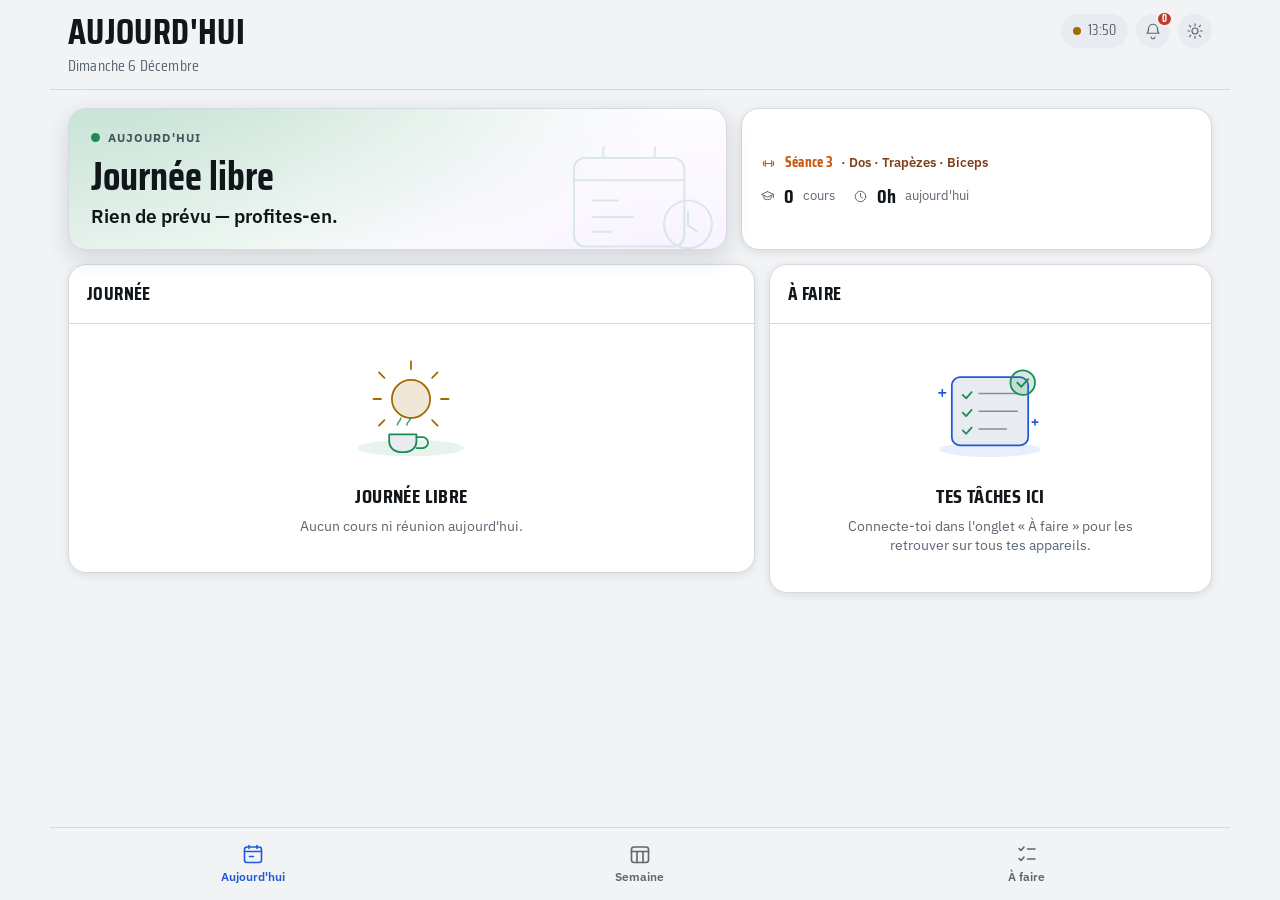
==== index.html @ 16c317a7 "feat(planning): alerte des changements d'emploi du temps (cloche) Prévient quand l'école ajoute, sup" ====
<!doctype html>
<html lang="fr">
<head>
<meta charset="utf-8">
<title>Hub</title>
<meta name="viewport" content="width=device-width, initial-scale=1, viewport-fit=cover">
<meta name="theme-color" content="#0D1013">
<!-- Applique le thème mémorisé avant le rendu (évite le flash de couleur). -->
<script>try{var t=localStorage.getItem("hub-theme");if(t){document.documentElement.dataset.theme=t;var m=document.querySelector('meta[name=theme-color]');if(m)m.content=t==="dark"?"#0D1013":"#F1F3F5";}}catch(e){}</script>
<meta name="apple-mobile-web-app-capable" content="yes">
<meta name="apple-mobile-web-app-status-bar-style" content="black-translucent">
<meta name="apple-mobile-web-app-title" content="Hub">
<meta name="description" content="Emploi du temps et tâches, au même endroit.">
<link rel="manifest" href="manifest.json">
<link rel="apple-touch-icon" href="icons/icon-192.png">
<link rel="preconnect" href="https://fonts.googleapis.com">
<link rel="preconnect" href="https://fonts.gstatic.com" crossorigin>
<link rel="stylesheet" href="https://fonts.googleapis.com/css2?family=IBM+Plex+Mono:wght@500;600&family=IBM+Plex+Sans:wght@400;500;600&family=Saira+Condensed:wght@600;700&display=swap">
<link rel="stylesheet" href="styles.css">
</head>
<body>
<!-- Jeu d'icônes dessinées (trait 1.6, cohérent) réutilisées via <use> -->
<svg width="0" height="0" style="position:absolute" aria-hidden="true">
  <defs>
    <symbol id="i-today" viewBox="0 0 24 24" fill="none" stroke="currentColor" stroke-width="1.6" stroke-linecap="round" stroke-linejoin="round">
      <rect x="3.5" y="5" width="17" height="15.5" rx="2.5"/><path d="M3.5 9.5h17"/><path d="M8 3.5v3M16 3.5v3"/><path d="M8.5 14.5h4"/>
    </symbol>
    <symbol id="i-week" viewBox="0 0 24 24" fill="none" stroke="currentColor" stroke-width="1.6" stroke-linecap="round" stroke-linejoin="round">
      <rect x="3.5" y="5" width="17" height="15.5" rx="2.5"/><path d="M3.5 9.5h17M9 9.5v11M15 9.5v11"/>
    </symbol>
    <symbol id="i-tasks" viewBox="0 0 24 24" fill="none" stroke="currentColor" stroke-width="1.6" stroke-linecap="round" stroke-linejoin="round">
      <path d="M4 6.5l2 2 3-3.5"/><path d="M4 16.5l2 2 3-3.5"/><path d="M12.5 7h7.5M12.5 17h7.5"/>
    </symbol>
    <symbol id="i-pin" viewBox="0 0 24 24" fill="none" stroke="currentColor" stroke-width="1.6" stroke-linecap="round" stroke-linejoin="round">
      <path d="M12 21s6.5-5.1 6.5-10.2A6.5 6.5 0 0 0 5.5 10.8C5.5 15.9 12 21 12 21z"/><circle cx="12" cy="10.5" r="2.3"/>
    </symbol>
    <symbol id="i-user" viewBox="0 0 24 24" fill="none" stroke="currentColor" stroke-width="1.6" stroke-linecap="round" stroke-linejoin="round">
      <circle cx="12" cy="8.5" r="3.6"/><path d="M5 20c0-3.6 3.1-5.6 7-5.6s7 2 7 5.6"/>
    </symbol>
    <symbol id="i-plus" viewBox="0 0 24 24" fill="none" stroke="currentColor" stroke-width="2" stroke-linecap="round" stroke-linejoin="round">
      <path d="M12 5.5v13M5.5 12h13"/>
    </symbol>
    <symbol id="i-cap" viewBox="0 0 24 24" fill="none" stroke="currentColor" stroke-width="1.6" stroke-linecap="round" stroke-linejoin="round">
      <path d="M12 4.2 2.5 8.6 12 13l9.5-4.4L12 4.2z"/><path d="M6.2 10.5v4.1c0 1.3 2.6 2.4 5.8 2.4s5.8-1.1 5.8-2.4v-4.1"/><path d="M21.5 8.6v5"/>
    </symbol>
    <symbol id="i-brief" viewBox="0 0 24 24" fill="none" stroke="currentColor" stroke-width="1.6" stroke-linecap="round" stroke-linejoin="round">
      <rect x="3" y="7.5" width="18" height="12" rx="2.5"/><path d="M8.5 7.5V6a2 2 0 0 1 2-2h3a2 2 0 0 1 2 2v1.5"/><path d="M3 12.5h18"/>
    </symbol>
    <symbol id="i-clock" viewBox="0 0 24 24" fill="none" stroke="currentColor" stroke-width="1.6" stroke-linecap="round" stroke-linejoin="round">
      <circle cx="12" cy="12" r="8.4"/><path d="M12 7.3v5l3.2 2"/>
    </symbol>
    <symbol id="i-sun" viewBox="0 0 24 24" fill="none" stroke="currentColor" stroke-width="1.6" stroke-linecap="round" stroke-linejoin="round">
      <circle cx="12" cy="12" r="4"/><path d="M12 2.5v2.4M12 19.1v2.4M4.6 4.6l1.7 1.7M17.7 17.7l1.7 1.7M2.5 12h2.4M19.1 12h2.4M4.6 19.4l1.7-1.7M17.7 6.3l1.7-1.7"/>
    </symbol>
    <symbol id="i-moon" viewBox="0 0 24 24" fill="none" stroke="currentColor" stroke-width="1.6" stroke-linecap="round" stroke-linejoin="round">
      <path d="M20 13.4A8 8 0 1 1 10.6 4a6.3 6.3 0 0 0 9.4 9.4z"/>
    </symbol>
    <symbol id="i-check" viewBox="0 0 24 24" fill="none" stroke="currentColor" stroke-width="2.4" stroke-linecap="round" stroke-linejoin="round">
      <path d="M5 12.5l4 4 10-10"/>
    </symbol>
    <symbol id="i-alert" viewBox="0 0 24 24" fill="none" stroke="currentColor" stroke-width="1.8" stroke-linecap="round" stroke-linejoin="round">
      <path d="M12 4 2.5 20h19L12 4z"/><path d="M12 10v4M12 17h.01"/>
    </symbol>
    <symbol id="i-coffee" viewBox="0 0 24 24" fill="none" stroke="currentColor" stroke-width="1.6" stroke-linecap="round" stroke-linejoin="round">
      <path d="M4 8h13v5a4 4 0 0 1-4 4H8a4 4 0 0 1-4-4V8z"/><path d="M17 9h2.5a2 2 0 0 1 0 4H17"/>
    </symbol>
    <symbol id="i-video" viewBox="0 0 24 24" fill="none" stroke="currentColor" stroke-width="1.6" stroke-linecap="round" stroke-linejoin="round">
      <rect x="3" y="6" width="13" height="12" rx="2.5"/><path d="M16 10l5-3v10l-5-3"/>
    </symbol>
    <symbol id="i-cube" viewBox="0 0 24 24" fill="none" stroke="currentColor" stroke-width="1.6" stroke-linecap="round" stroke-linejoin="round">
      <path d="M12 2.8 20 7v10l-8 4.2L4 17V7l8-4.2z"/><path d="M4 7l8 4.2L20 7M12 11.2V21"/>
    </symbol>
    <symbol id="i-code" viewBox="0 0 24 24" fill="none" stroke="currentColor" stroke-width="1.6" stroke-linecap="round" stroke-linejoin="round">
      <path d="M8.5 8.5 4.5 12l4 3.5M15.5 8.5l4 3.5-4 3.5M13.2 6l-2.4 12"/>
    </symbol>
    <symbol id="i-db" viewBox="0 0 24 24" fill="none" stroke="currentColor" stroke-width="1.6" stroke-linecap="round" stroke-linejoin="round">
      <ellipse cx="12" cy="6" rx="7" ry="2.8"/><path d="M5 6v12c0 1.55 3.13 2.8 7 2.8s7-1.25 7-2.8V6M5 12c0 1.55 3.13 2.8 7 2.8s7-1.25 7-2.8"/>
    </symbol>
    <symbol id="i-pen" viewBox="0 0 24 24" fill="none" stroke="currentColor" stroke-width="1.7" stroke-linecap="round" stroke-linejoin="round">
      <path d="M14.5 5.5l4 4M4 20l1-4L16 5a2.1 2.1 0 0 1 3 3L8 19l-4 1z"/>
    </symbol>
    <symbol id="i-bolt" viewBox="0 0 24 24" fill="none" stroke="currentColor" stroke-width="1.7" stroke-linecap="round" stroke-linejoin="round">
      <path d="M13 2 4 14h6l-1 8 9-12h-6l1-8z"/>
    </symbol>
    <symbol id="i-dumbbell" viewBox="0 0 24 24" fill="none" stroke="currentColor" stroke-width="1.7" stroke-linecap="round" stroke-linejoin="round">
      <path d="M5 9.5v5M7.5 8v8M16.5 8v8M19 9.5v5M7.5 12h9"/>
    </symbol>
    <symbol id="i-bell" viewBox="0 0 24 24" fill="none" stroke="currentColor" stroke-width="1.6" stroke-linecap="round" stroke-linejoin="round">
      <path d="M6 9a6 6 0 0 1 12 0c0 5 2 6 2 6H4s2-1 2-6zM9.5 20a2.5 2.5 0 0 0 5 0"/>
    </symbol>
    <!-- Illustration de fond du héros (line-art, recoloré par currentColor) -->
    <symbol id="art-plan" viewBox="0 0 200 140" fill="none" stroke="currentColor" stroke-width="2.2" stroke-linecap="round" stroke-linejoin="round">
      <rect x="26" y="24" width="120" height="96" rx="12"/><path d="M26 48h120M58 24v-12M114 24v-12"/>
      <path d="M46 70h28M46 88h44M46 104h20"/><circle cx="150" cy="96" r="26"/><path d="M150 82v15l10 7"/>
    </symbol>
    <!-- Illustrations d'états vides (line-art duotone, recolorées par le thème) -->
    <symbol id="art-free" viewBox="0 0 220 170" fill="none" stroke-linecap="round" stroke-linejoin="round">
      <ellipse cx="110" cy="138" rx="78" ry="12" fill="var(--ok)" opacity=".10"/>
      <circle cx="110" cy="66" r="28" fill="var(--warn)" opacity=".16"/>
      <circle cx="110" cy="66" r="28" stroke="var(--warn)" stroke-width="2.6"/>
      <g stroke="var(--warn)" stroke-width="2.6"><path d="M110 22v-11M110 121v11M154 66h11M55 66h11M141 35l8-8M71 97l-8 8M141 97l8 8M71 35l-8-8"/></g>
      <path d="M78 118h40v10a16 16 0 0 1-16 16H94a16 16 0 0 1-16-16v-10z" fill="var(--surface-2)" stroke="var(--ok)" stroke-width="2.6"/>
      <path d="M118 122h9a8 8 0 0 1 0 16h-9" stroke="var(--ok)" stroke-width="2.6"/>
      <path d="M90 104c0-5 5-5 5-10M104 104c0-5 5-5 5-10" stroke="var(--ok)" stroke-width="2.4" opacity=".8"/>
    </symbol>
    <symbol id="art-done" viewBox="0 0 220 170" fill="none" stroke-linecap="round" stroke-linejoin="round">
      <ellipse cx="110" cy="140" rx="74" ry="11" fill="var(--accent)" opacity=".10"/>
      <rect x="54" y="34" width="112" height="100" rx="12" fill="var(--surface-2)" stroke="var(--accent)" stroke-width="2.6"/>
      <g stroke="var(--ok)" stroke-width="2.6"><path d="M70 60l5 5 8-9M70 86l5 5 8-9M70 112l5 5 8-9"/></g>
      <g stroke="var(--muted)" stroke-width="2.4" opacity=".7"><path d="M94 58h56M94 84h56M94 110h40"/></g>
      <circle cx="158" cy="42" r="18" fill="var(--ok)" opacity=".18"/>
      <circle cx="158" cy="42" r="18" stroke="var(--ok)" stroke-width="2.6"/>
      <path d="M150 42l6 6 10-11" stroke="var(--ok)" stroke-width="2.8"/>
      <g stroke="var(--accent)" stroke-width="2.4"><path d="M40 52l0 10M35 57l10 0"/><path d="M176 96l0 8M172 100l8 0"/></g>
    </symbol>
  </defs>
</svg>

<div class="app">
  <header class="top wrap">
    <div class="top-row">
      <div>
        <h1 id="top-title">Aujourd'hui</h1>
        <p class="top-date num" id="top-date">—</p>
      </div>
      <div class="top-actions">
        <span class="live" id="live" title="Planning à jour"><i></i><span class="num" id="live-time">··:··</span></span>
        <button class="icon-btn notif" id="notif-bell" type="button" aria-label="Changements du planning" hidden>
          <svg class="icon-btn-ico" aria-hidden="true"><use href="#i-bell"/></svg>
          <span class="notif-badge" id="notif-badge" hidden></span>
        </button>
        <button class="icon-btn" id="theme-toggle" type="button" aria-label="Changer de thème">
          <svg class="icon-btn-ico" aria-hidden="true"><use id="theme-icon" href="#i-moon"/></svg>
        </button>
      </div>
    </div>
  </header>

  <main class="wrap" id="view" aria-live="polite"></main>
</div>

<nav class="tabs" role="tablist" aria-label="Navigation">
  <button class="tab is-active" data-view="today" role="tab" aria-selected="true">
    <svg class="tab-ico"><use href="#i-today"/></svg><span>Aujourd'hui</span>
  </button>
  <button class="tab" data-view="week" role="tab" aria-selected="false">
    <svg class="tab-ico"><use href="#i-week"/></svg><span>Semaine</span>
  </button>
  <button class="tab" data-view="tasks" role="tab" aria-selected="false">
    <svg class="tab-ico"><use href="#i-tasks"/></svg><span>À faire</span>
  </button>
</nav>

<script src="config.js"></script>
<script src="app.js" type="module"></script>
</body>
</html>
---- styles.css ----
/* Hub — langage visuel épinglé (cohérence avec Lift). Sombre par défaut : usage mobile,
   coup d'œil rapide, souvent en extérieur. Variante claire fournie pour parité. */
:root {
  --bg: #0D1013;
  --surface: #161B20;
  --surface-2: #212830;
  --sheet: #1C2229;
  --line: #2B333C;
  --fg: #E9EDF0;
  --muted: #8B96A1;
  --accent: #4C86FF;
  --on-accent: #FFFFFF;
  --ok: #3DBE7E;
  --on-ok: #06150D;
  --warn: #E8AA3A;
  --danger: #E8695B;
  /* Couleurs par source d'événement */
  --ev-course: #4C86FF;  /* cours efrei */
  --ev-perso:  #3DBE7E;  /* événement perso ajouté */
  --ev-fl:     #B98BFF;  /* Teams freelance */
  --ev-ef:     #45D0DC;  /* Teams efrei */
  --ev-gc:     #EF84A6;  /* agenda Google perso */
  --ev-train:  #F2914A;  /* entraînement muscu */
  --shadow: 0 8px 24px rgba(0,0,0,.42);
  --shadow-sm: 0 2px 8px rgba(0,0,0,.35);
  /* Remplissage des contrôles actifs : bleu assez sombre pour que le texte blanc passe l'AA */
  --accent-fill: linear-gradient(150deg, #2d5bd0, #2149b4);

  --f-display: "Saira Condensed", "Arial Narrow", sans-serif;
  --f-body: "IBM Plex Sans", system-ui, -apple-system, "Segoe UI", sans-serif;
  --f-mono: "IBM Plex Mono", ui-monospace, "SF Mono", Menlo, monospace;

  --r: 14px;
  --r-sm: 10px;
  color-scheme: dark;
}
/* Variante claire : appliquée quand le système est clair (sauf forçage sombre),
   OU quand l'utilisateur force le clair via le bouton (data-theme="light"). */
@media (prefers-color-scheme: light) {
  :root:not([data-theme="dark"]) {
    --bg: #F1F3F5; --surface: #FFFFFF; --surface-2: #E8ECF0; --sheet: #FFFFFF; --line: #D4DAE0;
    --fg: #11161B; --muted: #5C6772; --accent: #1F5BD8; --on-accent: #FFFFFF;
    --ok: #1C8C55; --on-ok: #FFFFFF; --warn: #A26A00; --danger: #C0392B; --ev-train: #C65A12;
    --shadow: 0 8px 24px rgba(20,30,40,.14); --shadow-sm: 0 2px 8px rgba(20,30,40,.10);
    color-scheme: light;
  }
}
:root[data-theme="light"] {
  --bg: #F1F3F5; --surface: #FFFFFF; --surface-2: #E8ECF0; --sheet: #FFFFFF; --line: #D4DAE0;
  --fg: #11161B; --muted: #5C6772; --accent: #1F5BD8; --on-accent: #FFFFFF;
  --ok: #1C8C55; --on-ok: #FFFFFF; --warn: #A26A00; --danger: #C0392B; --ev-train: #C65A12;
  --shadow: 0 8px 24px rgba(20,30,40,.14); --shadow-sm: 0 2px 8px rgba(20,30,40,.10);
  color-scheme: light;
}

* { box-sizing: border-box; }
html, body { height: 100%; }
body {
  margin: 0;
  background: var(--bg);
  color: var(--fg);
  font-family: var(--f-body);
  font-size: 15px;
  line-height: 1.45;
  -webkit-tap-highlight-color: transparent;
  overflow-wrap: anywhere;
}
/* Cache le liseré sous l'encoche iOS */
body::before { content: ""; position: fixed; inset: 0 0 auto; height: env(safe-area-inset-top, 0px); background: var(--bg); z-index: 20; }

h1, h2, h3, p { margin: 0; }
button { font: inherit; color: inherit; cursor: pointer; border: 0; background: none; }
input { font: inherit; color: inherit; }

/* Surfaces navigateur thématisées (sélection, caret, scrollbar, focus) */
::selection { background: color-mix(in srgb, var(--accent) 35%, transparent); color: var(--fg); }
:focus-visible { outline: 2px solid var(--accent); outline-offset: 2px; border-radius: 4px; }
* { scrollbar-width: thin; scrollbar-color: var(--line) transparent; }
*::-webkit-scrollbar { width: 9px; height: 9px; }
*::-webkit-scrollbar-thumb { background: var(--line); border-radius: 99px; border: 2px solid var(--bg); }

.num { font-family: var(--f-display); font-variant-numeric: tabular-nums; letter-spacing: .01em; }
.mono { font-family: var(--f-mono); font-variant-numeric: tabular-nums; }

.app {
  max-width: 480px;
  margin: 0 auto;
  min-height: 100%;
  padding-bottom: calc(86px + env(safe-area-inset-bottom, 0px));
}
.wrap {
  padding-left: max(18px, env(safe-area-inset-left, 0px));
  padding-right: max(18px, env(safe-area-inset-right, 0px));
}

/* En-tête */
.top {
  position: sticky; top: 0; z-index: 10; background: var(--bg);
  padding-block: calc(14px + env(safe-area-inset-top, 0px)) 12px;
  border-bottom: 1px solid var(--line);
}
.top-row { display: flex; align-items: flex-start; justify-content: space-between; gap: 14px; }
h1 {
  font-family: var(--f-display); font-weight: 700; font-size: 32px; line-height: 1;
  text-transform: uppercase; letter-spacing: .01em;
}
.top-date { color: var(--muted); font-size: 16px; margin-top: 4px; text-transform: capitalize; }
.live {
  display: inline-flex; align-items: center; gap: 7px; flex-shrink: 0;
  min-height: 34px; padding: 6px 12px; border-radius: 99px;
  background: var(--surface-2); color: var(--muted); font-size: 15px;
}
.live i { width: 8px; height: 8px; border-radius: 50%; background: var(--ok); }
.live.is-stale i { background: var(--warn); }
.top-actions { display: inline-flex; align-items: center; gap: 8px; flex-shrink: 0; }
.icon-btn {
  display: inline-grid; place-items: center; width: 34px; height: 34px; border-radius: 99px;
  background: var(--surface-2); color: var(--muted);
  transition: color .15s, background .15s;
}
.icon-btn:hover { color: var(--fg); background: var(--line); }
.icon-btn:focus-visible { outline: 2px solid var(--accent); outline-offset: 2px; }
.icon-btn-ico { width: 18px; height: 18px; }

/* Cloche changements de planning */
.icon-btn.notif { position: relative; }
.icon-btn.notif.has-unseen { color: var(--warn); }
.notif-badge {
  position: absolute; top: -3px; right: -3px; min-width: 16px; height: 16px; padding: 0 4px;
  display: grid; place-items: center; border-radius: 99px; background: var(--danger); color: #fff;
  font-family: var(--f-display); font-weight: 700; font-size: 10.5px; line-height: 1;
  border: 2px solid var(--bg);
}

/* Panneau des changements */
.ch-list { margin-top: 14px; max-height: 60vh; overflow-y: auto; display: flex; flex-direction: column; gap: 16px; }
.ch-sec-h { font-family: var(--f-display); font-weight: 600; font-size: 12px; text-transform: uppercase; letter-spacing: .08em; color: var(--muted); margin-bottom: 8px; }
.ch-row { display: flex; align-items: flex-start; gap: 10px; padding: 10px 0; border-top: 1px solid var(--line); }
.ch-sec .ch-row:first-of-type { border-top: 0; }
.ch-row.is-unseen .ch-ti { font-weight: 700; }
.ch-tag { flex: none; margin-top: 1px; padding: 2px 8px; border-radius: 7px; font-family: var(--f-display); font-weight: 600; font-size: 11px; text-transform: uppercase; letter-spacing: .04em; }
.ch-tag.ch-add { color: var(--ok); background: color-mix(in srgb, var(--ok) 15%, var(--surface)); border: 1px solid color-mix(in srgb, var(--ok) 32%, transparent); }
.ch-tag.ch-rem { color: var(--danger); background: color-mix(in srgb, var(--danger) 14%, var(--surface)); border: 1px solid color-mix(in srgb, var(--danger) 32%, transparent); }
.ch-tag.ch-mod { color: var(--warn); background: color-mix(in srgb, var(--warn) 15%, var(--surface)); border: 1px solid color-mix(in srgb, var(--warn) 32%, transparent); }
.ch-body { flex: 1; min-width: 0; }
.ch-ti { font-size: 14px; color: var(--fg); line-height: 1.3; }
.ch-de { font-size: 12.5px; color: var(--muted); margin-top: 2px; line-height: 1.35; }
.ch-ago { flex: none; font-size: 11px; color: var(--muted); white-space: nowrap; margin-top: 2px; }

main { padding-top: 18px; display: grid; gap: 14px; }

/* Libellé de section (pas d'eyebrow décoratif : c'est un vrai repère de liste) */
.section-label {
  font-size: 12.5px; font-weight: 600; letter-spacing: .06em; text-transform: uppercase;
  color: var(--muted); margin: 6px 2px 0;
}

/* Carte de cours */
.card {
  background: var(--surface); border: 1px solid var(--line); border-radius: var(--r);
  padding: 15px 16px; box-shadow: var(--shadow-sm);
}
.card-now {
  background: linear-gradient(180deg, color-mix(in srgb, var(--accent) 14%, var(--surface)), var(--surface));
  border-color: color-mix(in srgb, var(--accent) 40%, var(--line));
  box-shadow: var(--shadow);
  padding: 18px;
}
.now-head { display: flex; align-items: center; gap: 8px; color: var(--accent); font-size: 12.5px; font-weight: 600; letter-spacing: .07em; text-transform: uppercase; }
.now-head .dot { width: 7px; height: 7px; border-radius: 50%; background: var(--accent); }
.now-time { font-family: var(--f-display); font-weight: 700; font-size: 46px; line-height: 1; margin-top: 8px; font-variant-numeric: tabular-nums; }
.now-time small { font-size: 22px; color: var(--muted); font-weight: 600; }
.now-title { font-size: 19px; font-weight: 600; margin-top: 8px; line-height: 1.2; }
.meta { display: flex; flex-wrap: wrap; gap: 6px 14px; margin-top: 10px; color: var(--muted); font-size: 14px; }
.meta span { display: inline-flex; align-items: center; gap: 6px; }
.meta svg { width: 15px; height: 15px; flex-shrink: 0; }
.tag { display: inline-flex; align-items: center; height: 22px; padding-inline: 8px; border-radius: 6px; font-size: 12px; font-weight: 600; background: var(--surface-2); color: var(--muted); }
.tag.is-remote { background: color-mix(in srgb, var(--warn) 20%, var(--surface-2)); color: var(--warn); }

/* Ligne de cours compacte (reste de la journée / semaine) */
.row { display: grid; grid-template-columns: 58px 1fr; gap: 14px; align-items: start; padding: 12px 2px; border-bottom: 1px solid var(--line); }
.row:last-child { border-bottom: 0; }
.row.is-past { opacity: .45; }
.row-time { font-family: var(--f-mono); font-size: 14px; font-weight: 600; line-height: 1.35; }
.row-time .end { color: var(--muted); font-weight: 500; }
.row-title { font-size: 15.5px; font-weight: 500; line-height: 1.25; }
.row-sub { color: var(--muted); font-size: 13px; margin-top: 3px; }
/* Pastille de couleur par source sur l'heure */
.row[data-ev] { cursor: pointer; }
.row.src-course { --c: var(--ev-course); }
.row.src-perso  { --c: var(--ev-perso); }
.row.src-fl     { --c: var(--ev-fl); }
.row.src-ef     { --c: var(--ev-ef); }
.row.src-gc     { --c: var(--ev-gc); }
.row[data-src] .row-time::before { content: ""; display: inline-block; width: 7px; height: 7px; border-radius: 50%; background: var(--c, var(--ev-course)); margin-right: 6px; vertical-align: middle; transform: translateY(-1px); }
.row.is-hidden { opacity: .5; }
.row.is-hidden .row-title { text-decoration: line-through; text-decoration-color: color-mix(in srgb, var(--muted) 60%, transparent); }

.group { margin-top: 2px; }
.group-day { position: sticky; top: calc(64px + env(safe-area-inset-top, 0px)); z-index: 5; background: var(--bg); padding: 10px 2px 4px; font-family: var(--f-display); font-weight: 600; font-size: 18px; text-transform: uppercase; letter-spacing: .02em; }
.group-day .d { color: var(--muted); font-weight: 500; }

/* Tâches */
.todo { display: flex; align-items: flex-start; gap: 12px; padding: 13px 14px; background: var(--surface); border: 1px solid var(--line); border-radius: var(--r-sm); box-shadow: var(--shadow-sm); }
.todo .tx { flex: 1; min-width: 0; }
.todo .tt-row { display: flex; align-items: center; gap: 8px; }
.todo .tt { font-size: 15.5px; line-height: 1.3; cursor: pointer; }
.todo .tt-row .prog { margin-left: auto; font-family: var(--f-mono); font-size: 12px; font-weight: 600; color: var(--muted); }
.todo .sub { display: flex; flex-wrap: wrap; gap: 8px; margin-top: 6px; }
.todo + .todo { margin-top: 8px; }
.check { flex-shrink: 0; width: 24px; height: 24px; border-radius: 7px; border: 1.8px solid var(--line); display: grid; place-items: center; transition: background .15s, border-color .15s; }
.check svg { width: 15px; height: 15px; color: var(--on-ok); opacity: 0; transition: opacity .15s; }
.todo.is-done .check { background: var(--ok); border-color: var(--ok); }
.todo.is-done .check svg { opacity: 1; }
.todo.is-done .todo-title { color: var(--muted); text-decoration: line-through; text-decoration-color: color-mix(in srgb, var(--muted) 60%, transparent); }
.todo-title { flex: 1; font-size: 15.5px; line-height: 1.3; }
.todo-due { font-family: var(--f-mono); font-size: 12.5px; color: var(--muted); }
.todo-due.is-late { color: var(--warn); }
.todo-del { color: var(--muted); width: 30px; height: 30px; display: grid; place-items: center; border-radius: 8px; opacity: 0; }
.todo:hover .todo-del, .todo:focus-within .todo-del { opacity: 1; }
.todo-del:hover { color: var(--danger); background: var(--surface-2); }

/* Ajout de tâche */
.add { display: flex; gap: 10px; }
.add input {
  flex: 1; height: 46px; padding: 0 14px; border-radius: var(--r-sm);
  background: var(--surface); border: 1px solid var(--line); caret-color: var(--accent);
}
.add input::placeholder { color: var(--muted); }
.add input:focus { border-color: var(--accent); outline: none; }
.add-date { flex: 0 0 auto; width: 130px; color: var(--muted); }
.section-label.is-late { color: var(--warn); }
.btn {
  display: inline-flex; align-items: center; justify-content: center; gap: 7px;
  height: 46px; padding-inline: 16px; border-radius: var(--r-sm);
  background: var(--accent); color: var(--on-accent); font-weight: 600;
  box-shadow: var(--shadow-sm);
}
.btn svg { width: 20px; height: 20px; }
.btn.is-ghost { background: var(--surface); color: var(--fg); border: 1px solid var(--line); }
.btn:disabled { opacity: .5; cursor: default; }
.btn-sq { width: 46px; padding: 0; }

/* Mini-tâches dans "Aujourd'hui" */
.today-tasks { display: grid; gap: 8px; }

/* États : vide, chargement, info */
.note { border: 1px dashed var(--line); border-radius: var(--r); padding: 20px; text-align: center; color: var(--muted); }
.note h3 { color: var(--fg); font-family: var(--f-display); font-weight: 600; font-size: 20px; text-transform: uppercase; letter-spacing: .01em; }
.note p { margin-top: 6px; font-size: 14px; }
.note .btn { margin-top: 14px; }
.note code { font-family: var(--f-mono); font-size: 12.5px; background: var(--surface-2); padding: 1px 6px; border-radius: 5px; color: var(--fg); }
.skel { height: 72px; border-radius: var(--r); background: linear-gradient(100deg, var(--surface) 30%, var(--surface-2) 50%, var(--surface) 70%); background-size: 220% 100%; animation: shimmer 1.3s linear infinite; }
@keyframes shimmer { from { background-position: 180% 0; } to { background-position: -40% 0; } }

/* Barre d'onglets */
.tabs {
  position: fixed; left: 0; right: 0; bottom: 0; z-index: 15;
  display: grid; grid-template-columns: repeat(3, 1fr);
  max-width: 480px; margin: 0 auto;
  background: color-mix(in srgb, var(--bg) 86%, transparent);
  backdrop-filter: blur(14px); -webkit-backdrop-filter: blur(14px);
  border-top: 1px solid var(--line);
  padding: 8px max(10px, env(safe-area-inset-left)) calc(8px + env(safe-area-inset-bottom, 0px));
}
.tab { display: grid; justify-items: center; gap: 3px; padding: 6px 4px; border-radius: 10px; color: var(--muted); font-size: 11.5px; font-weight: 600; }
.tab-ico { width: 24px; height: 24px; }
.tab.is-active { color: var(--accent); }
.tab:active { background: var(--surface-2); }

@media (prefers-reduced-motion: reduce) {
  * { animation-duration: .01ms !important; animation-iteration-count: 1 !important; transition-duration: .01ms !important; }
}

/* ====================== Vue Semaine — premium (Pro SaaS) ====================== */
.wk { margin-top: 2px; --axisW: 54px; --cal-px: 56px; }

/* Sous-barre : navigation + stats + légende */
.wk-bar { display: flex; align-items: center; gap: 12px; flex-wrap: wrap; margin-bottom: 12px; }

/* Segmented control de navigation (‹ Cette semaine ›) */
.wk-seg { display: flex; align-items: center; gap: 2px; padding: 4px; border-radius: 12px; background: var(--surface); border: 1px solid var(--line); box-shadow: inset 0 1px 0 rgba(255,255,255,.03); }
.wk-seg button { height: 34px; display: inline-flex; align-items: center; justify-content: center; gap: 7px; border-radius: 9px; color: var(--muted); font-weight: 600; font-size: 13px; transition: color .15s, background .15s; }
.wk-seg button:hover { color: var(--fg); background: var(--surface-2); }
.wk-seg-ic { width: 34px; }
.wk-seg-ic svg { width: 18px; height: 18px; }
.wk-seg-now { padding: 0 14px; text-transform: capitalize; }
.wk-seg-now.is-current { color: #fff; background: var(--accent-fill); box-shadow: inset 0 1px 0 rgba(255,255,255,.14); }
.wk-seg-now.is-current:hover { background: var(--accent-fill); }

/* Stats compactes */
.wk-stats { display: flex; align-items: center; gap: 8px; }
.wk-stat { display: inline-flex; align-items: center; gap: 8px; height: 40px; padding: 0 13px; border-radius: 11px; background: var(--surface); border: 1px solid var(--line); }
.wk-stat svg { width: 15px; height: 15px; color: var(--muted); flex: none; }
.wk-stat .k { font-family: var(--f-display); font-weight: 700; font-size: 18px; line-height: 1; }
.wk-stat .l { color: var(--muted); font-size: 11px; text-transform: uppercase; letter-spacing: .07em; }

.wk-spacer { flex: 1 1 auto; }

/* Légende des sources */
.wk-legend { display: flex; gap: 6px; flex-wrap: wrap; }
.wk-chip { display: inline-flex; align-items: center; gap: 7px; height: 30px; padding: 0 11px; border-radius: 99px; border: 1px solid var(--line); background: var(--surface); color: var(--muted); font-size: 12px; }
.wk-chip i { width: 9px; height: 9px; border-radius: 3px; background: var(--c); flex: none; }

/* Sélecteur de jour (mobile uniquement) */
.wk-pills { display: none; gap: 7px; overflow-x: auto; margin-bottom: 12px; padding-bottom: 2px; scrollbar-width: none; }
.wk-pills::-webkit-scrollbar { display: none; }
.wk-pill { flex: 0 0 auto; min-width: 50px; padding: 7px 10px; border-radius: 12px; border: 1px solid var(--line); background: var(--surface); color: var(--muted); text-align: center; transition: background .15s, border-color .15s, color .15s; }
.wk-pill .pd { display: block; font-family: var(--f-display); font-weight: 600; font-size: 12px; text-transform: uppercase; letter-spacing: .05em; }
.wk-pill .pn { display: block; font-family: var(--f-display); font-weight: 700; font-size: 17px; line-height: 1.1; }
.wk-pill.is-on { color: #fff; background: var(--accent-fill); border-color: transparent; box-shadow: inset 0 1px 0 rgba(255,255,255,.14); }
.wk-pill.is-on .pd { color: rgba(255,255,255,.9); }
.wk-pill.is-we { color: var(--muted); }

/* Conteneur grille */
/* overflow: clip (pas hidden) : clippe les coins arrondis SANS créer de conteneur de défilement,
   sinon l'en-tête sticky se cale 62px sous le haut de .cal au lieu de suivre le défilement de la page. */
.cal { position: relative; border: 1px solid var(--line); border-radius: 18px; overflow: clip; background: var(--surface); box-shadow: var(--shadow); }
.cal-head { position: sticky; top: calc(62px + env(safe-area-inset-top, 0px)); z-index: 6; display: grid; grid-template-columns: var(--axisW) repeat(7, 1fr); background: color-mix(in srgb, var(--bg) 82%, transparent); backdrop-filter: blur(14px); -webkit-backdrop-filter: blur(14px); border-bottom: 1px solid var(--line); }
.cal-corner { border-right: 1px solid var(--line); }
.cal-colh { position: relative; padding: 10px 6px; text-align: center; border-right: 1px solid var(--line); transition: background .2s; }
.cal-colh:last-child { border-right: 0; }
.cal-colh .cd { font-family: var(--f-display); font-weight: 600; font-size: 12.5px; text-transform: uppercase; letter-spacing: .09em; color: var(--muted); }
.cal-colh .cn { font-family: var(--f-display); font-weight: 700; font-size: 21px; line-height: 1.1; margin-top: 1px; }
.cal-colh.we .cd, .cal-colh.we .cn { color: var(--muted); }
.cal-colh.is-today { background: linear-gradient(180deg, color-mix(in srgb, var(--accent) 13%, transparent), transparent); }
.cal-colh.is-today .cn { color: var(--accent); }
.cal-colh.is-today::after { content: ""; position: absolute; left: 50%; bottom: 6px; width: 5px; height: 5px; margin-left: -2.5px; border-radius: 50%; background: var(--accent); }
.cal-colh .badge { margin-top: 5px; }

.cal-body { position: relative; display: grid; grid-template-columns: var(--axisW) repeat(7, 1fr); padding-top: 10px; }
.cal-axis { position: relative; border-right: 1px solid var(--line); }
.cal-slot { height: var(--cal-px); position: relative; }
.cal-axis .cal-slot b { position: absolute; top: -7px; right: 9px; font-family: var(--f-mono); font-size: 11px; font-weight: 600; color: color-mix(in srgb, var(--muted) 82%, var(--fg)); }
.cal-col { position: relative; border-right: 1px solid var(--line); transition: background .2s; }
.cal-col:last-child { border-right: 0; }
.cal-col.we { background: color-mix(in srgb, var(--fg) 1.5%, transparent); }
.cal-col.is-today { background: color-mix(in srgb, var(--accent) 5%, transparent); }
.cal-col .cal-slot { border-bottom: 1px solid var(--line); }

/* Bloc événement */
.ev {
  position: absolute; overflow: hidden; border-radius: 11px; padding: 7px 9px; cursor: default;
  background: linear-gradient(145deg, color-mix(in srgb, var(--c) 22%, var(--surface)), color-mix(in srgb, var(--c) 11%, var(--surface)));
  border: 1px solid color-mix(in srgb, var(--c) 40%, transparent);
  box-shadow: 0 2px 6px rgba(0,0,0,.32), inset 0 1px 0 rgba(255,255,255,.05);
  transition: transform .16s cubic-bezier(.2,.7,.3,1), box-shadow .16s, border-color .16s;
  animation: ev-pop .34s both;
}
.ev[data-ev] { cursor: pointer; }
.ev[data-ev]:hover { transform: translateY(-2px); z-index: 9; border-color: color-mix(in srgb, var(--c) 66%, transparent); box-shadow: 0 16px 30px -14px rgba(0,0,0,.65), inset 0 1px 0 rgba(255,255,255,.08); }
.ev .ev-hd { display: flex; align-items: center; gap: 6px; }
.ev .ev-hd svg { width: 12px; height: 12px; flex: none; color: color-mix(in srgb, var(--c) 72%, var(--fg)); }
.ev .ev-t { font-family: var(--f-mono); font-size: 11px; font-weight: 600; letter-spacing: .01em; color: color-mix(in srgb, var(--c) 55%, var(--fg)); }
.ev .ev-ti { font-weight: 600; font-size: 12.5px; line-height: 1.22; margin-top: 3px; }
.ev .ev-lo { display: flex; align-items: center; gap: 5px; font-size: 11px; color: color-mix(in srgb, var(--muted) 72%, var(--fg)); margin-top: 2px; }
.ev .ev-lo svg { width: 11px; height: 11px; flex: none; color: var(--muted); }
.ev.src-course { --c: var(--ev-course); }
.ev.src-perso  { --c: var(--ev-perso); }
.ev.src-fl     { --c: var(--ev-fl); }
.ev.src-ef     { --c: var(--ev-ef); }
.ev.src-gc     { --c: var(--ev-gc); }
.ev.is-sm .ev-lo { display: none; }
.ev.is-tiny { padding: 4px 9px; }
.ev.is-tiny .ev-ti, .ev.is-tiny .ev-lo { display: none; }
.ev.is-tiny .ev-t { font-size: 11px; }
.ev.is-hidden { opacity: .5; }
.ev.is-hidden .ev-ti { text-decoration: line-through; text-decoration-color: color-mix(in srgb, var(--muted) 60%, transparent); }

/* Conflit : liseré ambre + badge ⚠, sans écraser la couleur de source */
.ev.is-conf { border-color: color-mix(in srgb, var(--warn) 75%, transparent); box-shadow: 0 2px 6px rgba(0,0,0,.32), inset 0 0 0 1.5px color-mix(in srgb, var(--warn) 55%, transparent); }
.ev .ev-conf { position: absolute; top: 5px; right: 6px; display: inline-flex; color: var(--warn); pointer-events: none; }
.ev .ev-conf svg { width: 13px; height: 13px; }
.ev.is-tiny .ev-conf, .ev.is-sm .ev-conf { top: 4px; right: 5px; }
.ev.pulse { animation: ev-pulse 1.1s ease 1; z-index: 10; }
@keyframes ev-pulse {
  0%, 100% { box-shadow: 0 2px 6px rgba(0,0,0,.32), inset 0 0 0 1.5px color-mix(in srgb, var(--warn) 55%, transparent); }
  30% { box-shadow: 0 0 0 4px color-mix(in srgb, var(--warn) 45%, transparent), inset 0 0 0 1.5px var(--warn); }
}
@media (prefers-reduced-motion: reduce) { .ev.pulse { animation: none; } }

/* Bandeau « X conflits à vérifier » */
.wk-alert { display: flex; align-items: center; gap: 9px; width: 100%; text-align: left; margin: 12px 0 0; padding: 10px 13px; border-radius: 12px; cursor: pointer; font-size: 13px; color: var(--fg); border: 1px solid color-mix(in srgb, var(--warn) 50%, var(--line)); background: color-mix(in srgb, var(--warn) 13%, var(--surface)); transition: background .16s, border-color .16s; }
.wk-alert:hover { background: color-mix(in srgb, var(--warn) 20%, var(--surface)); border-color: color-mix(in srgb, var(--warn) 70%, var(--line)); }
.wk-alert .si { color: var(--warn); flex: none; }
.wk-alert b { font-weight: 700; }
.wk-alert-go { margin-left: auto; color: var(--warn); font-weight: 700; white-space: nowrap; }

/* Bande horaire SG (jours entreprise) — aplat sobre, pas de rayures */
.ev-sg { position: absolute; left: 4px; right: 4px; z-index: 0; pointer-events: none; border-radius: 9px; background: color-mix(in srgb, var(--warn) 7%, transparent); border: 1px solid color-mix(in srgb, var(--warn) 22%, var(--line)); }
.ev-sg b { position: absolute; top: 5px; left: 9px; font-family: var(--f-display); font-weight: 700; font-size: 11px; letter-spacing: .1em; text-transform: uppercase; color: color-mix(in srgb, var(--warn) 52%, var(--fg)); }

/* Ligne "maintenant" */
.cal-now { position: absolute; left: 0; right: 0; height: 0; z-index: 8; pointer-events: none; }
.cal-now-ln { position: absolute; left: 0; right: 0; top: 0; height: 2px; background: linear-gradient(90deg, var(--danger), color-mix(in srgb, var(--danger) 12%, transparent)); }
.cal-now-dot { position: absolute; left: -4px; top: -4px; width: 10px; height: 10px; border-radius: 50%; background: var(--danger); outline: 3px solid color-mix(in srgb, var(--danger) 22%, transparent); animation: cal-pulse 2.4s infinite; }
.cal-now-lab { position: absolute; left: 8px; top: -9px; padding: 1px 5px; border-radius: 5px; font-size: 11px; font-weight: 600; color: var(--danger); background: var(--bg); }

@keyframes ev-pop { from { opacity: 0; transform: translateY(6px) scale(.98); } to { opacity: 1; transform: none; } }
@keyframes cal-pulse { 0%, 100% { outline-color: color-mix(in srgb, var(--danger) 26%, transparent); } 50% { outline-color: color-mix(in srgb, var(--danger) 5%, transparent); } }

/* Desktop : plus large, la semaine respire ; lecture confortable pour Aujourd'hui / À faire */
@media (min-width: 900px) {
  .app { max-width: 1180px; }
  .tabs { max-width: 1180px; }
  h1 { font-size: 36px; }
  /* « Aujourd'hui » = tableau de bord pleine largeur ; « À faire » reste une colonne lisible. */
  #view[data-view="tasks"] { max-width: 660px; margin-inline: auto; }
}
@media (min-width: 560px) and (max-width: 899px) {
  .app { max-width: 620px; }
  .tabs { max-width: 620px; }
}

/* Mobile / tablette étroite : grille 1 jour qui défile, sélecteur en pastilles */
@media (max-width: 899px) {
  .wk { --cal-px: 60px; }
  .wk-pills { display: flex; }
  .wk-stats, .wk-spacer { display: none; }
  .wk-legend { order: 2; }
  .wk-bar { gap: 10px; }
  .wk-seg { flex: 1; }
  .wk-seg-now { flex: 1; }
  .cal-head { grid-template-columns: var(--axisW) 1fr; }
  .cal-body { grid-template-columns: var(--axisW) 1fr; }
  .cal-colh.is-hiddenM, .cal-col.is-hiddenM { display: none; }
  .cal { animation: cal-slide .26s both; }
}
@keyframes cal-slide { from { opacity: 0; transform: translateX(var(--slide-dir, 12px)); } to { opacity: 1; transform: none; } }

/* Carte "en cours / à suivre" recolorée selon la source */
.card-now.src-perso { --accent: var(--ev-perso); }
.card-now.src-fl    { --accent: var(--ev-fl); }
.card-now.src-ef    { --accent: var(--ev-ef); }
.card-now.src-gc    { --accent: var(--ev-gc); }
.card-now[data-ev]  { cursor: pointer; }

/* Outils de semaine : voir/masquer les cours ignorés */
.wk-tools { display: flex; justify-content: flex-end; margin-top: 10px; }
.chip {
  display: inline-flex; align-items: center; gap: 7px; height: 34px; padding: 0 13px;
  border-radius: 99px; background: var(--surface); border: 1px solid var(--line);
  color: var(--muted); font-size: 13px; font-weight: 600;
}
.chip svg { width: 15px; height: 15px; flex: none; }
.chip:hover { color: var(--fg); border-color: var(--accent); }
.chip.is-on { color: var(--accent); border-color: color-mix(in srgb, var(--accent) 50%, var(--line)); background: color-mix(in srgb, var(--accent) 12%, var(--surface)); }

/* Bouton flottant "+" (ajout d'événement) */
.fab {
  position: fixed; z-index: 16;
  right: max(18px, env(safe-area-inset-right)); bottom: calc(80px + env(safe-area-inset-bottom, 0px));
  width: 56px; height: 56px; border-radius: 18px; display: none; place-items: center;
  background: var(--accent); color: var(--on-accent); box-shadow: var(--shadow);
  transition: transform .12s ease;
}
.fab.is-show { display: grid; }
.fab:hover { transform: translateY(-2px); }
.fab:active { transform: translateY(0) scale(.96); }
@media (min-width: 900px) { .fab { bottom: 28px; } }

/* Feuille d'action (modale centrée) */
.sheet-overlay {
  position: fixed; inset: 0; z-index: 30; display: grid; place-items: end center;
  background: rgba(0,0,0,.5); opacity: 0; transition: opacity .18s ease;
  padding: 16px; padding-bottom: calc(16px + env(safe-area-inset-bottom, 0px));
}
.sheet-overlay.is-open { opacity: 1; }
.sheet {
  width: 100%; max-width: 440px; background: var(--sheet); border: 1px solid var(--line);
  border-radius: 20px; padding: 20px; box-shadow: var(--shadow);
  transform: translateY(12px); transition: transform .18s ease;
}
.sheet-overlay.is-open .sheet { transform: translateY(0); }
@media (min-width: 560px) { .sheet-overlay { place-items: center; } }
.sheet-h { font-family: var(--f-display); font-weight: 600; font-size: 22px; line-height: 1.15; text-transform: uppercase; letter-spacing: .01em; }
.sheet-sub { color: var(--muted); font-size: 14px; margin-top: 5px; text-transform: capitalize; }
.sheet-note { color: var(--muted); font-size: 14px; margin-top: 10px; line-height: 1.5; }
.sheet-form { display: grid; gap: 12px; margin-top: 16px; }
.sheet-form label { display: grid; gap: 6px; font-size: 13px; font-weight: 600; color: var(--muted); }
.sheet-form .opt { font-weight: 500; }
.sheet-form input {
  height: 46px; padding: 0 13px; border-radius: var(--r-sm);
  background: var(--surface); border: 1px solid var(--line); color: var(--fg); caret-color: var(--accent);
}
.sheet-form input:focus { border-color: var(--accent); outline: none; }
.sheet-two { display: grid; grid-template-columns: 1fr 1fr; gap: 12px; }
.sheet-actions { display: flex; justify-content: flex-end; gap: 10px; margin-top: 18px; }
.btn-ghost { background: var(--surface); color: var(--fg); border: 1px solid var(--line); box-shadow: none; }
.btn-ghost:hover { border-color: var(--accent); }
.btn-danger { background: color-mix(in srgb, var(--danger) 16%, var(--surface)); color: var(--danger); box-shadow: none; }
.btn-danger:hover { background: color-mix(in srgb, var(--danger) 26%, var(--surface)); }

/* Badge École / Entreprise (calendrier d'alternance) */
.badge { display: inline-flex; align-items: center; gap: 4px; height: 22px; padding: 0 9px; border-radius: 99px; font-size: 12px; font-weight: 600; letter-spacing: .02em; white-space: nowrap; }
.badge svg.bi { width: 11px; height: 11px; flex: none; }
.badge-ecole { background: color-mix(in srgb, var(--accent) 16%, var(--surface)); border: 1px solid color-mix(in srgb, var(--accent) 36%, transparent); color: color-mix(in srgb, var(--accent) 35%, var(--fg)); }
.badge-entreprise { background: color-mix(in srgb, var(--warn) 15%, var(--surface)); border: 1px solid color-mix(in srgb, var(--warn) 34%, transparent); color: color-mix(in srgb, var(--warn) 42%, var(--fg)); }
.daymode { display: flex; }
.cal-colh .badge { height: 20px; padding: 0 8px; font-size: 11px; letter-spacing: .04em; }
.cal-colh .badge svg.bi { width: 11px; height: 11px; }

/* ====================== Vue Aujourd'hui — tableau de bord ======================
   Desktop : bandeau héros (prochain créneau + contexte) puis grille timeline / tâches.
   Mobile : tout s'empile en une colonne. */

/* Bandeau héros */
.hero { display: grid; grid-template-columns: 1.4fr 1fr; gap: 14px; }
.hero-next {
  position: relative; overflow: hidden; --hc: var(--ev-course);
  border: 1px solid var(--line); border-radius: 18px; padding: 20px 22px;
  background: var(--surface); box-shadow: var(--shadow);
  background-image: linear-gradient(135deg, color-mix(in srgb, var(--hc) 12%, var(--surface)), var(--surface) 62%);
}
.hero-next > * { position: relative; z-index: 1; }
.hero-next .kicker { display: flex; align-items: center; gap: 8px; color: color-mix(in srgb, var(--muted) 76%, var(--fg)); font-size: 12px; font-weight: 700; text-transform: uppercase; letter-spacing: .09em; }
.hero-next .kicker i { width: 9px; height: 9px; border-radius: 50%; background: var(--hc); flex: none; }
.hero-next .cd { font-family: var(--f-display); font-weight: 700; font-size: 40px; line-height: 1.02; margin-top: 10px; }
.hero-next .cd small { font-family: var(--f-body); font-weight: 600; font-size: 15px; color: var(--muted); }
.hero-next .ti { font-size: 19px; font-weight: 600; margin-top: 8px; line-height: 1.25; }
.hero-next .meta { display: flex; flex-wrap: wrap; gap: 8px 14px; color: var(--muted); font-size: 13px; margin-top: 10px; }
.hero-next .meta span { display: inline-flex; align-items: center; gap: 6px; }
.hero-next .meta svg { width: 14px; height: 14px; flex: none; color: var(--muted); }
/* Illustration de fond (line-art discret, recoloré par la source) */
.hero-art { position: absolute; right: -8px; bottom: -16px; z-index: 0; width: 184px; height: auto; color: var(--hc); opacity: .09; pointer-events: none; }
:root[data-theme="light"] .hero-art { opacity: .14; }
@media (prefers-color-scheme: light) { :root:not([data-theme="dark"]) .hero-art { opacity: .14; } }
/* Dégradé "aurora" lent (ambiance, coupé si prefers-reduced-motion) */
.hero-next::before {
  content: ""; position: absolute; inset: 0; z-index: 0; pointer-events: none;
  background: radial-gradient(540px 220px at 12% -30%, color-mix(in srgb, var(--hc) 18%, transparent), transparent),
              radial-gradient(420px 220px at 95% 130%, color-mix(in srgb, var(--ev-fl) 12%, transparent), transparent);
  animation: hero-aurora 16s ease-in-out infinite alternate;
}
@keyframes hero-aurora { from { transform: translate3d(-8px,0,0) scale(1); } to { transform: translate3d(10px,-6px,0) scale(1.05); } }

/* Carte contexte (badge école/entreprise, créneau libre, compteurs) */
.hero-ctx { display: flex; }
.ctx-card { flex: 1; display: flex; flex-direction: column; justify-content: center; gap: 12px; border: 1px solid var(--line); border-radius: 18px; padding: 16px 18px; background: var(--surface); box-shadow: var(--shadow-sm); }
.ctx-row { display: flex; align-items: center; flex-wrap: wrap; gap: 10px; }
.ctx-row.ctx-stats { gap: 18px; }
.ctx-stat { display: inline-flex; align-items: center; gap: 9px; color: var(--muted); font-size: 13px; }
.ctx-stat b { font-family: var(--f-display); font-weight: 700; font-size: 20px; color: var(--fg); line-height: 1; }
.ctx-stat svg { width: 15px; height: 15px; flex: none; color: var(--muted); }
.free-chip { display: inline-flex; align-items: center; gap: 7px; height: 28px; padding: 0 11px; border-radius: 99px; font-size: 12px; font-weight: 600; color: color-mix(in srgb, var(--ok) 55%, var(--fg)); background: color-mix(in srgb, var(--ok) 12%, var(--surface)); border: 1px solid color-mix(in srgb, var(--ok) 28%, var(--line)); }
.free-chip svg { width: 13px; height: 13px; flex: none; }

/* Entraînement — ligne « séance du jour » (Aujourd'hui) */
.train-row { justify-content: space-between; gap: 10px; }
.train-chip { display: inline-flex; align-items: center; gap: 8px; min-width: 0; flex: 1; font-size: 13px; font-weight: 600; color: color-mix(in srgb, var(--ev-train) 60%, var(--fg)); }
.train-chip b { font-family: var(--f-display); font-weight: 700; font-size: 15px; letter-spacing: .01em; color: var(--ev-train); }
.train-chip .tli { width: 17px; height: 17px; flex: none; color: var(--ev-train); }
.train-chip.is-rest, .train-chip.is-skip { color: var(--muted); font-weight: 500; }
.train-chip.is-rest .tli, .train-chip.is-skip .tli { color: var(--muted); }
.train-act { flex: none; height: 28px; padding: 0 12px; border-radius: 99px; font-size: 12px; font-weight: 600; color: color-mix(in srgb, var(--ev-train) 55%, var(--fg)); background: color-mix(in srgb, var(--ev-train) 12%, var(--surface)); border: 1px solid color-mix(in srgb, var(--ev-train) 30%, var(--line)); transition: background .15s, border-color .15s; }
.train-act:hover { background: color-mix(in srgb, var(--ev-train) 20%, var(--surface)); }

/* Entraînement — pastille dans l'en-tête des jours (Semaine) */
.tr-chip { display: inline-flex; align-items: center; justify-content: center; gap: 4px; max-width: 100%; margin-top: 5px; padding: 2px 7px; border-radius: 8px; font-size: 10.5px; font-weight: 600; line-height: 1.25; color: var(--ev-train); background: color-mix(in srgb, var(--ev-train) 13%, var(--surface)); border: 1px solid color-mix(in srgb, var(--ev-train) 30%, transparent); }
.tr-chip .tci { width: 11px; height: 11px; flex: none; }
.tr-chip .trc-t { overflow: hidden; text-overflow: ellipsis; white-space: nowrap; }
.tr-chip.is-rest, .tr-chip.is-skip { color: var(--muted); background: color-mix(in srgb, var(--muted) 10%, var(--surface)); border-color: var(--line); font-weight: 500; }
.tr-chip.is-skip { text-decoration: line-through; opacity: .85; }

/* Grille tableau de bord */
.dash { display: grid; grid-template-columns: 1.55fr 1fr; gap: 14px; align-items: start; }
.panel { border: 1px solid var(--line); border-radius: 18px; background: var(--surface); box-shadow: var(--shadow-sm); overflow: clip; }
.panel-h { display: flex; align-items: center; justify-content: space-between; gap: 10px; padding: 15px 18px; border-bottom: 1px solid var(--line); }
.panel-h h2 { font-family: var(--f-display); font-weight: 700; font-size: 19px; text-transform: uppercase; letter-spacing: .02em; }
.panel-h .count { color: var(--muted); font-size: 13px; text-align: right; }

/* Timeline "Journée" */
.tl { position: relative; padding: 12px 0; }
.tl-row { position: relative; height: var(--px, 62px); }
.tl-ax { position: absolute; left: 0; top: -7px; width: 52px; text-align: right; padding-right: 12px; font-family: var(--f-mono); font-size: 11px; font-weight: 600; color: color-mix(in srgb, var(--muted) 82%, var(--fg)); }
.tl-line { position: absolute; left: 60px; right: 16px; top: 0; border-top: 1px solid var(--line); }
.tl-area { position: absolute; left: 60px; right: 16px; top: 12px; bottom: 12px; }
.tev {
  position: absolute; overflow: hidden; border-radius: 11px; padding: 8px 11px; --c: var(--ev-course);
  background: linear-gradient(145deg, color-mix(in srgb, var(--c) 22%, var(--surface)), color-mix(in srgb, var(--c) 11%, var(--surface)));
  border: 1px solid color-mix(in srgb, var(--c) 40%, transparent);
  box-shadow: 0 2px 6px rgba(0,0,0,.28), inset 0 1px 0 rgba(255,255,255,.05);
  transition: transform .16s cubic-bezier(.2,.7,.3,1), box-shadow .16s, border-color .16s;
}
.tev.src-course { --c: var(--ev-course); } .tev.src-perso { --c: var(--ev-perso); } .tev.src-fl { --c: var(--ev-fl); } .tev.src-ef { --c: var(--ev-ef); } .tev.src-gc { --c: var(--ev-gc); }
.tev[data-ev] { cursor: pointer; }
.tev[data-ev]:hover { transform: translateY(-2px); z-index: 9; border-color: color-mix(in srgb, var(--c) 66%, transparent); box-shadow: 0 16px 30px -14px rgba(0,0,0,.6), inset 0 1px 0 rgba(255,255,255,.08); }
.tev .hd { display: flex; align-items: center; gap: 7px; }
.tev .hd > svg { width: 13px; height: 13px; flex: none; margin-left: auto; color: color-mix(in srgb, var(--danger) 62%, var(--fg)); }
.tev .emb { flex: none; width: 22px; height: 22px; border-radius: 7px; display: grid; place-items: center; background: color-mix(in srgb, var(--c) 24%, var(--surface)); border: 1px solid color-mix(in srgb, var(--c) 42%, transparent); }
.tev .emb svg { width: 13px; height: 13px; color: color-mix(in srgb, var(--c) 58%, var(--fg)); }
.tev .t { font-family: var(--f-mono); font-size: 12px; font-weight: 600; color: color-mix(in srgb, var(--c) 40%, var(--fg)); }
.tev .ti { font-weight: 600; font-size: 14px; margin-top: 3px; line-height: 1.2; }
.tev .lo { display: flex; align-items: center; gap: 6px; font-size: 12px; color: color-mix(in srgb, var(--muted) 55%, var(--fg)); margin-top: 3px; }
.tev .lo svg { width: 11px; height: 11px; flex: none; color: var(--muted); }
.tev.is-sm { padding: 6px 11px; } .tev.is-sm .lo { display: none; }
.tev.is-tiny { padding: 5px 10px; } .tev.is-tiny .ti, .tev.is-tiny .lo { display: none; }
.tev.is-conf { border-color: color-mix(in srgb, var(--danger) 45%, transparent); }
.tev.is-hidden { opacity: .5; } .tev.is-hidden .ti { text-decoration: line-through; text-decoration-color: color-mix(in srgb, var(--muted) 60%, transparent); }
/* Créneau libre */
.tl-gap { position: absolute; left: 0; right: 0; border-radius: 10px; border: 1px dashed color-mix(in srgb, var(--ok) 34%, var(--line)); background: color-mix(in srgb, var(--ok) 5%, transparent); display: flex; align-items: center; justify-content: center; overflow: hidden; }
.tl-gap span { display: inline-flex; align-items: center; gap: 6px; font-size: 12px; color: color-mix(in srgb, var(--ok) 55%, var(--fg)); text-align: center; padding: 0 8px; }
.tl-gap svg { width: 12px; height: 12px; flex: none; }
/* Ligne "maintenant" (heure courante = donnée live ; point calme, sans pulsation) */
.tl-now { position: absolute; left: -8px; right: 0; height: 0; border-top: 2px solid var(--accent); z-index: 10; }
.tl-now::before { content: ""; position: absolute; left: -1px; top: -5px; width: 9px; height: 9px; border-radius: 50%; background: var(--accent); }
.tl-now b { position: absolute; right: 0; top: -18px; font-family: var(--f-mono); font-size: 12px; font-weight: 600; color: var(--accent); }

/* Panneau "À faire" (lignes plates, pas de cartes imbriquées) */
.tasks { padding: 14px 16px; display: flex; flex-direction: column; gap: 14px; }
.tgroup .tl-h { display: flex; align-items: center; gap: 8px; font-size: 11px; font-weight: 700; text-transform: uppercase; letter-spacing: .08em; color: var(--muted); margin-bottom: 2px; }
.tgroup.late .tl-h { color: var(--danger); }
.tgroup .tl-h svg { width: 14px; height: 14px; flex: none; }
.tgroup .tl-h .n { margin-left: auto; color: var(--muted); font-weight: 600; }
.tasks .todo { background: transparent; border: 0; border-bottom: 1px solid var(--line); border-radius: 8px; box-shadow: none; padding: 11px 6px; }
.tasks .todo + .todo { margin-top: 0; }
.tasks .todo:last-child { border-bottom: 0; }
.tasks .todo:hover { background: color-mix(in srgb, var(--fg) 3%, transparent); }
.tasks .todo .tt { font-size: 14px; }
.addbox { display: flex; align-items: center; gap: 9px; padding: 11px 12px; border: 1px dashed var(--line); border-radius: 12px; color: var(--muted); font-size: 14px; width: 100%; text-align: left; }
.addbox:hover { color: var(--fg); border-color: var(--accent); }
.addbox svg { width: 16px; height: 16px; flex: none; }

/* Pills de contexte / échéance sur une tâche */
.pill { display: inline-flex; align-items: center; gap: 5px; height: 23px; padding: 0 8px; border-radius: 6px; font-size: 12px; font-weight: 600; background: var(--surface-2); color: color-mix(in srgb, var(--muted) 72%, var(--fg)); }
.pill.late { background: color-mix(in srgb, var(--danger) 18%, var(--surface-2)); color: color-mix(in srgb, var(--danger) 45%, var(--fg)); }
.pill svg { width: 12px; height: 12px; flex: none; }

/* Progression + sous-tâches (partagées avec l'onglet « À faire ») */
.pbar { height: 4px; border-radius: 99px; background: var(--surface-2); margin-top: 8px; overflow: hidden; }
.pbar i { display: block; height: 100%; border-radius: 99px; background: var(--accent-fill); transition: width .25s ease; }
.subs { list-style: none; margin: 11px 0 2px; padding: 0; display: flex; flex-direction: column; gap: 8px; }
.subs li { display: flex; align-items: center; gap: 9px; font-size: 13.5px; color: var(--fg); cursor: pointer; }
.subs li.done { color: var(--muted); text-decoration: line-through; text-decoration-color: color-mix(in srgb, var(--muted) 55%, transparent); }
.sc { flex: none; width: 18px; height: 18px; border-radius: 5px; border: 1.6px solid var(--line); display: grid; place-items: center; transition: background .15s, border-color .15s; }
.sc svg { width: 12px; height: 12px; color: var(--on-ok); opacity: 0; transition: opacity .15s; }
.sc.on { background: var(--ok); border-color: var(--ok); }
.sc.on svg { opacity: 1; }
.subs li .ss-t { flex: 1; min-width: 0; }
.ss-del { flex: none; color: var(--muted); width: 26px; height: 26px; display: grid; place-items: center; border-radius: 7px; }
.ss-del:hover { color: var(--danger); background: var(--surface-2); }
.ss-del svg { width: 15px; height: 15px; }

/* Illustration d'état vide */
.empty-ill { display: flex; flex-direction: column; align-items: center; text-align: center; gap: 6px; padding: 30px 18px 36px; }
.empty-ill .ill { width: 150px; height: auto; }
.empty-ill .ei-t { font-family: var(--f-display); font-weight: 700; font-size: 20px; text-transform: uppercase; letter-spacing: .02em; margin-top: 6px; color: var(--fg); }
.empty-ill .ei-d { color: var(--muted); font-size: 13.5px; max-width: 300px; }

/* Entrée des blocs timeline (coupée par prefers-reduced-motion, plus haut dans le fichier) */
@keyframes tl-pop { from { opacity: 0; transform: translateY(10px); } to { opacity: 1; transform: none; } }
.tl-area .tev { animation: tl-pop .42s both; }

@media (max-width: 899px) {
  .hero, .dash { grid-template-columns: 1fr; }
  .hero-next .cd { font-size: 34px; }
  .hero-art { width: 150px; }
}

/* === Capture rapide (le réflexe pense-bête, en tête de la vue Aujourd'hui) === */
.capture { display: flex; align-items: center; gap: 10px; padding: 9px 11px 9px 13px; background: var(--surface); border: 1px solid var(--line); border-radius: 14px; box-shadow: var(--shadow-sm); transition: border-color .15s, box-shadow .15s; }
.capture:focus-within { border-color: var(--accent); box-shadow: 0 0 0 3px color-mix(in srgb, var(--accent) 16%, transparent); }
.capture .cap-ico { width: 18px; height: 18px; color: var(--muted); flex: none; }
.cap-input { flex: 1; min-width: 0; height: 30px; border: 0; background: none; color: var(--fg); font-size: 15px; caret-color: var(--accent); }
.cap-input::placeholder { color: var(--muted); }
.cap-chips { display: flex; gap: 6px; flex: none; }
.cap-chip { height: 28px; padding: 0 11px; border-radius: 99px; background: var(--surface-2); color: var(--muted); font-size: 12.5px; font-weight: 600; border: 1px solid transparent; display: inline-flex; align-items: center; gap: 5px; white-space: nowrap; }
.cap-chip:hover { color: var(--fg); }
.cap-chip.on { color: #fff; background: var(--accent-fill); }
.cap-chip.cap-ic { position: relative; width: 30px; padding: 0; justify-content: center; }
.cap-chip.cap-ic.on { width: auto; padding: 0 11px; }
.cap-chip svg { width: 15px; height: 15px; flex: none; }
.cap-chip .cap-date { position: absolute; inset: 0; width: 100%; opacity: 0; cursor: pointer; }
.cap-send { flex: none; width: 36px; height: 36px; border-radius: 10px; background: var(--accent); color: var(--on-accent); display: grid; place-items: center; box-shadow: var(--shadow-sm); }
.cap-send:hover { filter: brightness(1.06); }
.cap-send svg { width: 20px; height: 20px; }

/* Petit mot d'avancement sous la capture */
.nudge { display: flex; align-items: center; gap: 8px; color: var(--muted); font-size: 13px; padding: 0 2px; margin-top: -4px; }
.nudge[hidden] { display: none; }
.nudge svg { width: 15px; height: 15px; color: var(--accent); flex: none; }
.nudge.is-done svg { color: var(--ok); }
.nudge b { color: var(--fg); font-weight: 600; }

/* Anneau de progression du jour (en-tête du panneau À faire) */
.ph-prog { display: inline-flex; align-items: center; gap: 10px; }
.ph-lab { color: var(--muted); font-size: 12.5px; font-weight: 600; }
.ring { position: relative; width: 40px; height: 40px; flex: none; }
.ring svg { width: 40px; height: 40px; transform: rotate(-90deg); }
.ring .bg { fill: none; stroke: var(--surface-2); stroke-width: 4; }
.ring .fg { fill: none; stroke: var(--ok); stroke-width: 4; stroke-linecap: round; transition: stroke-dashoffset .5s cubic-bezier(.2,.7,.3,1); }
.ring .n { position: absolute; inset: 0; display: grid; place-items: center; font-family: var(--f-mono); font-size: 11px; font-weight: 600; color: var(--fg); }

@media (max-width: 560px) {
  .cap-chips .cap-chip[data-day="tomorrow"] { display: none; }
}
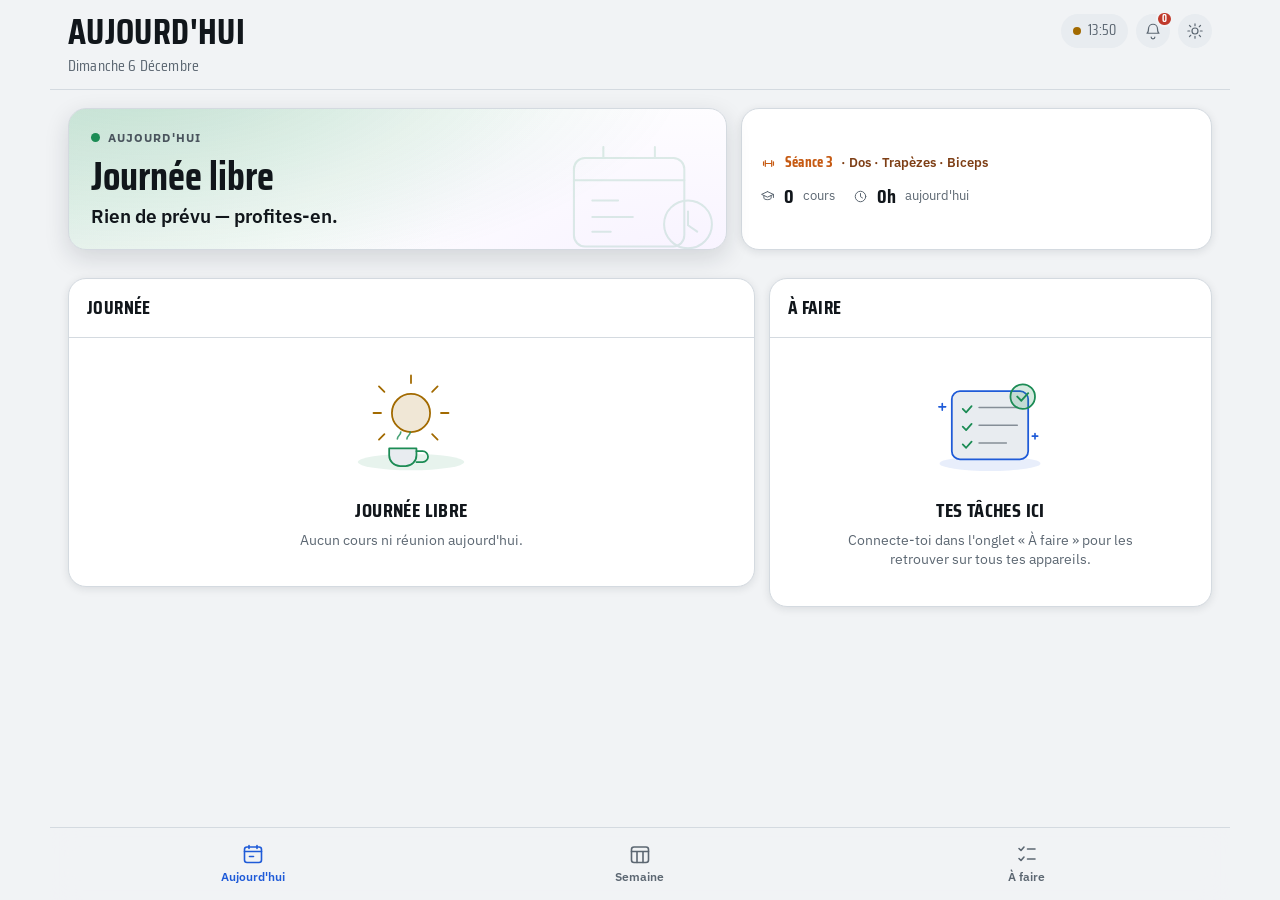
==== commit 0378e0e1: "feat(objectifs): buts SMART non datés + rappel + échelle de cadrage Permet de noter des objectifs va" ====
--- a/index.html
+++ b/index.html
@@ -88,6 +88,9 @@
     <symbol id="i-bell" viewBox="0 0 24 24" fill="none" stroke="currentColor" stroke-width="1.6" stroke-linecap="round" stroke-linejoin="round">
       <path d="M6 9a6 6 0 0 1 12 0c0 5 2 6 2 6H4s2-1 2-6zM9.5 20a2.5 2.5 0 0 0 5 0"/>
     </symbol>
+    <symbol id="i-target" viewBox="0 0 24 24" fill="none" stroke="currentColor" stroke-width="1.6" stroke-linecap="round" stroke-linejoin="round">
+      <circle cx="12" cy="12" r="8"/><circle cx="12" cy="12" r="4.2"/><circle cx="12" cy="12" r="0.7" fill="currentColor"/>
+    </symbol>
     <!-- Illustration de fond du héros (line-art, recoloré par currentColor) -->
     <symbol id="art-plan" viewBox="0 0 200 140" fill="none" stroke="currentColor" stroke-width="2.2" stroke-linecap="round" stroke-linejoin="round">
       <rect x="26" y="24" width="120" height="96" rx="12"/><path d="M26 48h120M58 24v-12M114 24v-12"/>
--- a/styles.css
+++ b/styles.css
@@ -147,6 +147,69 @@
 .ch-de { font-size: 12.5px; color: var(--muted); margin-top: 2px; line-height: 1.35; }
 .ch-ago { flex: none; font-size: 11px; color: var(--muted); white-space: nowrap; margin-top: 2px; }
 
+/* ---------- Objectifs ---------- */
+.goals-sec { margin-bottom: 18px; }
+.gs-head { display: flex; align-items: center; justify-content: space-between; gap: 10px; margin-bottom: 10px; }
+.gs-head .section-label { margin: 0; display: inline-flex; align-items: center; gap: 7px; }
+.gs-head .section-label svg { width: 15px; height: 15px; color: var(--accent); }
+.gs-actions { display: inline-flex; align-items: center; gap: 8px; }
+.gs-help { width: 24px; height: 24px; border-radius: 99px; background: var(--surface-2); color: var(--muted); font-weight: 700; font-size: 13px; line-height: 1; }
+.gs-help:hover { color: var(--fg); background: var(--line); }
+.gs-add { display: inline-flex; align-items: center; gap: 5px; height: 30px; padding: 0 12px; border-radius: 99px; font-size: 13px; font-weight: 600; color: var(--accent); background: color-mix(in srgb, var(--accent) 12%, var(--surface)); border: 1px solid color-mix(in srgb, var(--accent) 28%, var(--line)); }
+.gs-add svg { width: 14px; height: 14px; }
+.gs-add:hover { background: color-mix(in srgb, var(--accent) 20%, var(--surface)); }
+
+.goals-list { display: flex; flex-direction: column; gap: 10px; }
+.goal-card { display: block; width: 100%; text-align: left; border: 1px solid var(--line); border-radius: 14px; background: var(--surface); box-shadow: var(--shadow-sm); padding: 12px 14px; transition: border-color .15s, transform .05s; }
+.goal-card:hover { border-color: color-mix(in srgb, var(--accent) 35%, var(--line)); }
+.goal-card:active { transform: scale(.995); }
+.g-top { display: flex; align-items: flex-start; justify-content: space-between; gap: 10px; }
+.g-ti { font-weight: 600; font-size: 15px; line-height: 1.3; color: var(--fg); }
+.g-meta { display: flex; flex-wrap: wrap; gap: 14px; margin-top: 6px; }
+.g-meta-i { display: inline-flex; align-items: center; gap: 5px; font-size: 12.5px; color: var(--muted); }
+.g-meta-i svg { width: 13px; height: 13px; }
+.g-pbar { height: 5px; border-radius: 99px; background: var(--surface-2); overflow: hidden; margin-top: 9px; }
+.g-pbar i { display: block; height: 100%; background: var(--ok); border-radius: 99px; transition: width .3s; }
+.g-nudge { display: flex; align-items: center; gap: 6px; margin-top: 9px; font-size: 12.5px; color: color-mix(in srgb, var(--warn) 55%, var(--fg)); }
+.g-nudge svg { width: 13px; height: 13px; flex: none; color: var(--warn); }
+
+.g-chip { flex: none; padding: 2px 9px; border-radius: 8px; font-family: var(--f-display); font-weight: 600; font-size: 11.5px; text-transform: uppercase; letter-spacing: .04em; white-space: nowrap; }
+.g-chip.g-dream { color: var(--warn); background: color-mix(in srgb, var(--warn) 15%, var(--surface)); border: 1px solid color-mix(in srgb, var(--warn) 32%, transparent); }
+.g-chip.g-obj { color: var(--accent); background: color-mix(in srgb, var(--accent) 13%, var(--surface)); border: 1px solid color-mix(in srgb, var(--accent) 30%, transparent); }
+.g-chip.g-strat { color: var(--ev-fl); background: color-mix(in srgb, var(--ev-fl) 14%, var(--surface)); border: 1px solid color-mix(in srgb, var(--ev-fl) 32%, transparent); }
+.g-chip.g-go { color: var(--ok); background: color-mix(in srgb, var(--ok) 15%, var(--surface)); border: 1px solid color-mix(in srgb, var(--ok) 32%, transparent); }
+.g-chip.g-done { color: var(--muted); background: var(--surface-2); border: 1px solid var(--line); }
+
+.goal-empty { display: flex; align-items: center; gap: 12px; width: 100%; text-align: left; border: 1px dashed color-mix(in srgb, var(--accent) 35%, var(--line)); border-radius: 14px; background: color-mix(in srgb, var(--accent) 6%, var(--surface)); padding: 14px 16px; color: var(--muted); font-size: 13px; line-height: 1.45; }
+.goal-empty svg { width: 22px; height: 22px; flex: none; color: var(--accent); }
+.goal-empty b { color: var(--fg); font-weight: 600; }
+.goals-done-line { display: block; width: 100%; text-align: left; margin-top: 10px; font-size: 13px; color: var(--muted); }
+.goals-done-line:hover { color: var(--fg); }
+
+/* Carte rappel objectif sur Aujourd'hui */
+.goal-dash { display: flex; align-items: center; gap: 13px; width: 100%; text-align: left; margin-bottom: 14px; padding: 14px 16px; border-radius: 16px; border: 1px solid color-mix(in srgb, var(--accent) 28%, var(--line)); background: color-mix(in srgb, var(--accent) 7%, var(--surface)); box-shadow: var(--shadow-sm); }
+.goal-dash:hover { border-color: color-mix(in srgb, var(--accent) 45%, var(--line)); }
+.gd-ico { flex: none; display: grid; place-items: center; width: 38px; height: 38px; border-radius: 12px; background: color-mix(in srgb, var(--accent) 16%, var(--surface)); color: var(--accent); }
+.gd-ico svg { width: 20px; height: 20px; }
+.gd-body { flex: 1; min-width: 0; display: flex; flex-direction: column; gap: 2px; }
+.gd-k { font-size: 11.5px; text-transform: uppercase; letter-spacing: .05em; color: var(--muted); font-family: var(--f-display); font-weight: 600; }
+.gd-ti { font-weight: 600; font-size: 15.5px; color: var(--fg); line-height: 1.25; overflow: hidden; text-overflow: ellipsis; white-space: nowrap; }
+.gd-nudge { font-size: 12.5px; color: color-mix(in srgb, var(--warn) 55%, var(--fg)); }
+
+/* Feuilles objectif */
+.gs-sheet-top { display: flex; align-items: flex-start; justify-content: space-between; gap: 10px; }
+.g-nudge-sheet { display: flex; align-items: center; gap: 6px; margin-top: 8px; font-size: 13px; color: color-mix(in srgb, var(--warn) 55%, var(--fg)); }
+.g-nudge-sheet svg { width: 14px; height: 14px; color: var(--warn); }
+.lbl-opt { color: var(--muted); font-weight: 400; font-size: 12px; }
+.btn.btn-sm { height: 40px; padding: 0 12px; font-size: 13px; width: 100%; }
+.smart-hint { display: flex; align-items: center; gap: 7px; font-size: 12.5px; color: var(--muted); line-height: 1.45; margin-top: 2px; }
+.smart-hint svg { width: 14px; height: 14px; flex: none; color: var(--warn); }
+.smart-hint b { color: var(--fg); }
+.smart-list { list-style: none; margin: 12px 0 0; padding: 0; display: flex; flex-direction: column; gap: 8px; font-size: 14px; }
+.smart-list b { color: var(--accent); font-family: var(--f-display); font-weight: 700; margin-right: 4px; }
+.ladder { display: flex; flex-direction: column; gap: 8px; margin-top: 8px; }
+.ladder-row { display: flex; align-items: center; gap: 10px; font-size: 13px; color: var(--muted); }
+
 main { padding-top: 18px; display: grid; gap: 14px; }
 
 /* Libellé de section (pas d'eyebrow décoratif : c'est un vrai repère de liste) */
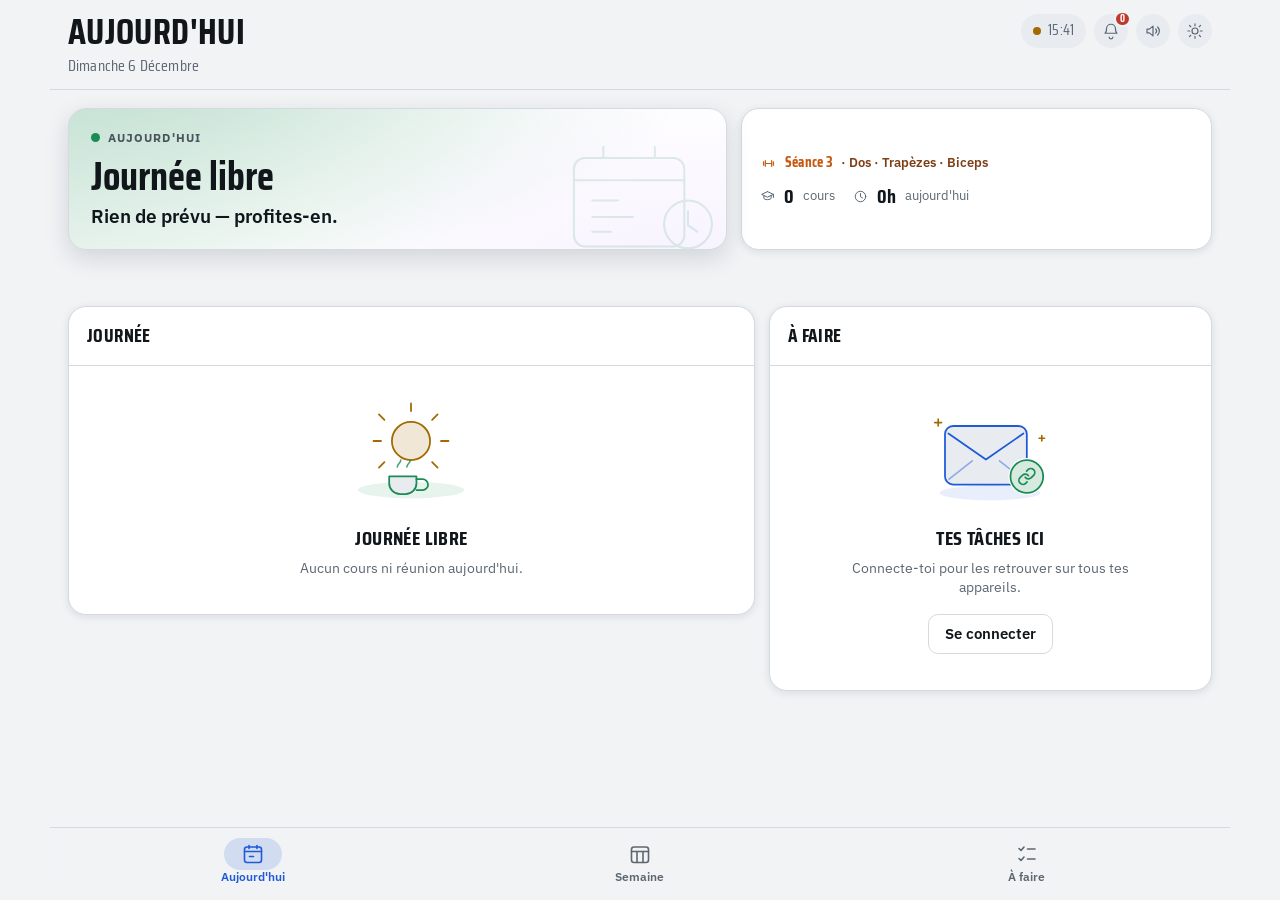
==== commit c3646484: "feat(ux): sons, animations et assets — passe « app de jeu » Sons synthétisés (Web Audio, aucun fichi" ====
--- a/index.html
+++ b/index.html
@@ -12,7 +12,38 @@
 <meta name="apple-mobile-web-app-title" content="Hub">
 <meta name="description" content="Emploi du temps et tâches, au même endroit.">
 <link rel="manifest" href="manifest.json">
-<link rel="apple-touch-icon" href="icons/icon-192.png">
+<link rel="icon" href="icons/icon.svg" type="image/svg+xml">
+<link rel="icon" href="icons/favicon-32.png" sizes="32x32" type="image/png">
+<link rel="apple-touch-icon" href="icons/apple-touch-icon.png">
+<!-- Écrans de démarrage iOS (générés par scripts/make-icons.mjs --links) -->
+<link rel="apple-touch-startup-image" media="(device-width: 320px) and (device-height: 568px) and (-webkit-device-pixel-ratio: 2) and (orientation: portrait) and (prefers-color-scheme: dark)" href="splash/ios-640x1136-dark.png">
+<link rel="apple-touch-startup-image" media="(device-width: 320px) and (device-height: 568px) and (-webkit-device-pixel-ratio: 2) and (orientation: portrait) and (prefers-color-scheme: light)" href="splash/ios-640x1136-light.png">
+<link rel="apple-touch-startup-image" media="(device-width: 375px) and (device-height: 667px) and (-webkit-device-pixel-ratio: 2) and (orientation: portrait) and (prefers-color-scheme: dark)" href="splash/ios-750x1334-dark.png">
+<link rel="apple-touch-startup-image" media="(device-width: 375px) and (device-height: 667px) and (-webkit-device-pixel-ratio: 2) and (orientation: portrait) and (prefers-color-scheme: light)" href="splash/ios-750x1334-light.png">
+<link rel="apple-touch-startup-image" media="(device-width: 414px) and (device-height: 736px) and (-webkit-device-pixel-ratio: 3) and (orientation: portrait) and (prefers-color-scheme: dark)" href="splash/ios-1242x2208-dark.png">
+<link rel="apple-touch-startup-image" media="(device-width: 414px) and (device-height: 736px) and (-webkit-device-pixel-ratio: 3) and (orientation: portrait) and (prefers-color-scheme: light)" href="splash/ios-1242x2208-light.png">
+<link rel="apple-touch-startup-image" media="(device-width: 375px) and (device-height: 812px) and (-webkit-device-pixel-ratio: 3) and (orientation: portrait) and (prefers-color-scheme: dark)" href="splash/ios-1125x2436-dark.png">
+<link rel="apple-touch-startup-image" media="(device-width: 375px) and (device-height: 812px) and (-webkit-device-pixel-ratio: 3) and (orientation: portrait) and (prefers-color-scheme: light)" href="splash/ios-1125x2436-light.png">
+<link rel="apple-touch-startup-image" media="(device-width: 414px) and (device-height: 896px) and (-webkit-device-pixel-ratio: 2) and (orientation: portrait) and (prefers-color-scheme: dark)" href="splash/ios-828x1792-dark.png">
+<link rel="apple-touch-startup-image" media="(device-width: 414px) and (device-height: 896px) and (-webkit-device-pixel-ratio: 2) and (orientation: portrait) and (prefers-color-scheme: light)" href="splash/ios-828x1792-light.png">
+<link rel="apple-touch-startup-image" media="(device-width: 414px) and (device-height: 896px) and (-webkit-device-pixel-ratio: 3) and (orientation: portrait) and (prefers-color-scheme: dark)" href="splash/ios-1242x2688-dark.png">
+<link rel="apple-touch-startup-image" media="(device-width: 414px) and (device-height: 896px) and (-webkit-device-pixel-ratio: 3) and (orientation: portrait) and (prefers-color-scheme: light)" href="splash/ios-1242x2688-light.png">
+<link rel="apple-touch-startup-image" media="(device-width: 360px) and (device-height: 780px) and (-webkit-device-pixel-ratio: 3) and (orientation: portrait) and (prefers-color-scheme: dark)" href="splash/ios-1080x2340-dark.png">
+<link rel="apple-touch-startup-image" media="(device-width: 360px) and (device-height: 780px) and (-webkit-device-pixel-ratio: 3) and (orientation: portrait) and (prefers-color-scheme: light)" href="splash/ios-1080x2340-light.png">
+<link rel="apple-touch-startup-image" media="(device-width: 390px) and (device-height: 844px) and (-webkit-device-pixel-ratio: 3) and (orientation: portrait) and (prefers-color-scheme: dark)" href="splash/ios-1170x2532-dark.png">
+<link rel="apple-touch-startup-image" media="(device-width: 390px) and (device-height: 844px) and (-webkit-device-pixel-ratio: 3) and (orientation: portrait) and (prefers-color-scheme: light)" href="splash/ios-1170x2532-light.png">
+<link rel="apple-touch-startup-image" media="(device-width: 428px) and (device-height: 926px) and (-webkit-device-pixel-ratio: 3) and (orientation: portrait) and (prefers-color-scheme: dark)" href="splash/ios-1284x2778-dark.png">
+<link rel="apple-touch-startup-image" media="(device-width: 428px) and (device-height: 926px) and (-webkit-device-pixel-ratio: 3) and (orientation: portrait) and (prefers-color-scheme: light)" href="splash/ios-1284x2778-light.png">
+<link rel="apple-touch-startup-image" media="(device-width: 393px) and (device-height: 852px) and (-webkit-device-pixel-ratio: 3) and (orientation: portrait) and (prefers-color-scheme: dark)" href="splash/ios-1179x2556-dark.png">
+<link rel="apple-touch-startup-image" media="(device-width: 393px) and (device-height: 852px) and (-webkit-device-pixel-ratio: 3) and (orientation: portrait) and (prefers-color-scheme: light)" href="splash/ios-1179x2556-light.png">
+<link rel="apple-touch-startup-image" media="(device-width: 430px) and (device-height: 932px) and (-webkit-device-pixel-ratio: 3) and (orientation: portrait) and (prefers-color-scheme: dark)" href="splash/ios-1290x2796-dark.png">
+<link rel="apple-touch-startup-image" media="(device-width: 430px) and (device-height: 932px) and (-webkit-device-pixel-ratio: 3) and (orientation: portrait) and (prefers-color-scheme: light)" href="splash/ios-1290x2796-light.png">
+<link rel="apple-touch-startup-image" media="(device-width: 402px) and (device-height: 874px) and (-webkit-device-pixel-ratio: 3) and (orientation: portrait) and (prefers-color-scheme: dark)" href="splash/ios-1206x2622-dark.png">
+<link rel="apple-touch-startup-image" media="(device-width: 402px) and (device-height: 874px) and (-webkit-device-pixel-ratio: 3) and (orientation: portrait) and (prefers-color-scheme: light)" href="splash/ios-1206x2622-light.png">
+<link rel="apple-touch-startup-image" media="(device-width: 440px) and (device-height: 956px) and (-webkit-device-pixel-ratio: 3) and (orientation: portrait) and (prefers-color-scheme: dark)" href="splash/ios-1320x2868-dark.png">
+<link rel="apple-touch-startup-image" media="(device-width: 440px) and (device-height: 956px) and (-webkit-device-pixel-ratio: 3) and (orientation: portrait) and (prefers-color-scheme: light)" href="splash/ios-1320x2868-light.png">
+<link rel="apple-touch-startup-image" media="(device-width: 420px) and (device-height: 912px) and (-webkit-device-pixel-ratio: 3) and (orientation: portrait) and (prefers-color-scheme: dark)" href="splash/ios-1260x2736-dark.png">
+<link rel="apple-touch-startup-image" media="(device-width: 420px) and (device-height: 912px) and (-webkit-device-pixel-ratio: 3) and (orientation: portrait) and (prefers-color-scheme: light)" href="splash/ios-1260x2736-light.png">
 <link rel="preconnect" href="https://fonts.googleapis.com">
 <link rel="preconnect" href="https://fonts.gstatic.com" crossorigin>
 <link rel="stylesheet" href="https://fonts.googleapis.com/css2?family=IBM+Plex+Mono:wght@500;600&family=IBM+Plex+Sans:wght@400;500;600&family=Saira+Condensed:wght@600;700&display=swap">
@@ -91,6 +122,12 @@
     <symbol id="i-target" viewBox="0 0 24 24" fill="none" stroke="currentColor" stroke-width="1.6" stroke-linecap="round" stroke-linejoin="round">
       <circle cx="12" cy="12" r="8"/><circle cx="12" cy="12" r="4.2"/><circle cx="12" cy="12" r="0.7" fill="currentColor"/>
     </symbol>
+    <symbol id="i-sound" viewBox="0 0 24 24" fill="none" stroke="currentColor" stroke-width="1.6" stroke-linecap="round" stroke-linejoin="round">
+      <path d="M4 9.5v5h3.2l4.8 4v-13l-4.8 4H4z"/><path d="M15.5 9.2a4 4 0 0 1 0 5.6M18.2 6.6a7.6 7.6 0 0 1 0 10.8"/>
+    </symbol>
+    <symbol id="i-mute" viewBox="0 0 24 24" fill="none" stroke="currentColor" stroke-width="1.6" stroke-linecap="round" stroke-linejoin="round">
+      <path d="M4 9.5v5h3.2l4.8 4v-13l-4.8 4H4z"/><path d="M16 9.6l4.8 4.8M20.8 9.6L16 14.4"/>
+    </symbol>
     <!-- Illustration de fond du héros (line-art, recoloré par currentColor) -->
     <symbol id="art-plan" viewBox="0 0 200 140" fill="none" stroke="currentColor" stroke-width="2.2" stroke-linecap="round" stroke-linejoin="round">
       <rect x="26" y="24" width="120" height="96" rx="12"/><path d="M26 48h120M58 24v-12M114 24v-12"/>
@@ -115,6 +152,43 @@
       <circle cx="158" cy="42" r="18" stroke="var(--ok)" stroke-width="2.6"/>
       <path d="M150 42l6 6 10-11" stroke="var(--ok)" stroke-width="2.8"/>
       <g stroke="var(--accent)" stroke-width="2.4"><path d="M40 52l0 10M35 57l10 0"/><path d="M176 96l0 8M172 100l8 0"/></g>
+    </symbol>
+    <!-- Hors-ligne : agenda estompé + pastille « pas de réseau » -->
+    <symbol id="art-offline" viewBox="0 0 220 170" fill="none" stroke-linecap="round" stroke-linejoin="round">
+      <ellipse cx="110" cy="142" rx="74" ry="11" fill="var(--warn)" opacity=".10"/>
+      <rect x="48" y="40" width="112" height="94" rx="12" fill="var(--surface-2)" stroke="var(--muted)" stroke-width="2.6"/>
+      <path d="M48 64h112M76 40V29M132 40V29" stroke="var(--muted)" stroke-width="2.6"/>
+      <g stroke="var(--muted)" stroke-width="2.6" opacity=".55" stroke-dasharray="1 10"><path d="M66 84h76M66 102h60M66 120h40"/></g>
+      <circle cx="160" cy="112" r="27" fill="var(--ill-bg, var(--bg))"/>
+      <circle cx="160" cy="112" r="24" fill="var(--warn)" opacity=".16"/>
+      <circle cx="160" cy="112" r="24" stroke="var(--warn)" stroke-width="2.6"/>
+      <g stroke="var(--warn)" stroke-width="2.6"><path d="M147 108a19 19 0 0 1 26 0M152.5 114.5a11 11 0 0 1 15 0"/><path d="M160 121.5h.01" stroke-width="3.6"/></g>
+      <path d="M146 98l28 28" stroke="var(--ill-bg, var(--bg))" stroke-width="7"/>
+      <path d="M146 98l28 28" stroke="var(--warn)" stroke-width="2.6"/>
+    </symbol>
+    <!-- Connexion : enveloppe + lien magique -->
+    <symbol id="art-signin" viewBox="0 0 220 170" fill="none" stroke-linecap="round" stroke-linejoin="round">
+      <ellipse cx="110" cy="142" rx="74" ry="11" fill="var(--accent)" opacity=".10"/>
+      <rect x="44" y="44" width="120" height="86" rx="12" fill="var(--surface-2)" stroke="var(--accent)" stroke-width="2.6"/>
+      <path d="M49 55l55 38 55-38" stroke="var(--accent)" stroke-width="2.6"/>
+      <g stroke="var(--accent)" stroke-width="2.4" opacity=".45"><path d="M50 122l34-27M158 122l-34-27"/></g>
+      <circle cx="164" cy="118" r="27" fill="var(--ill-bg, var(--bg))"/>
+      <circle cx="164" cy="118" r="24" fill="var(--ok)" opacity=".18"/>
+      <circle cx="164" cy="118" r="24" stroke="var(--ok)" stroke-width="2.6"/>
+      <g transform="translate(150 104) scale(1.17)" stroke="var(--ok)" stroke-width="2.2"><path d="M10 13a5 5 0 0 0 7.54.54l3-3a5 5 0 0 0-7.07-7.07l-1.72 1.71"/><path d="M14 11a5 5 0 0 0-7.54-.54l-3 3a5 5 0 0 0 7.07 7.07l1.71-1.71"/></g>
+      <g stroke="var(--warn)" stroke-width="2.4"><path d="M34 34v10M29 39h10"/><path d="M186 58v8M182 62h8"/></g>
+    </symbol>
+    <!-- Liste vide : cases à cocher en attente + pastille « ajouter » -->
+    <symbol id="art-empty" viewBox="0 0 220 170" fill="none" stroke-linecap="round" stroke-linejoin="round">
+      <ellipse cx="110" cy="142" rx="74" ry="11" fill="var(--accent)" opacity=".10"/>
+      <rect x="52" y="34" width="112" height="100" rx="12" fill="var(--surface-2)" stroke="var(--muted)" stroke-width="2.6"/>
+      <g stroke="var(--muted)" stroke-width="2.4"><rect x="67" y="52" width="14" height="14" rx="4"/><rect x="67" y="78" width="14" height="14" rx="4"/><rect x="67" y="104" width="14" height="14" rx="4"/></g>
+      <g stroke="var(--muted)" stroke-width="2.6" opacity=".55" stroke-dasharray="1 10"><path d="M94 59h54M94 85h54M94 111h30"/></g>
+      <circle cx="162" cy="118" r="27" fill="var(--ill-bg, var(--bg))"/>
+      <circle cx="162" cy="118" r="24" fill="var(--accent)" opacity=".18"/>
+      <circle cx="162" cy="118" r="24" stroke="var(--accent)" stroke-width="2.6"/>
+      <path d="M162 107v22M151 118h22" stroke="var(--accent)" stroke-width="2.8"/>
+      <g stroke="var(--ok)" stroke-width="2.4"><path d="M36 60v10M31 65h10"/><path d="M188 44v8M184 48h8"/></g>
     </symbol>
   </defs>
 </svg>
@@ -132,6 +206,9 @@
           <svg class="icon-btn-ico" aria-hidden="true"><use href="#i-bell"/></svg>
           <span class="notif-badge" id="notif-badge" hidden></span>
         </button>
+        <button class="icon-btn" id="sound-toggle" type="button" aria-label="Sons de l'interface" aria-pressed="true">
+          <svg class="icon-btn-ico" aria-hidden="true"><use id="sound-icon" href="#i-sound"/></svg>
+        </button>
         <button class="icon-btn" id="theme-toggle" type="button" aria-label="Changer de thème">
           <svg class="icon-btn-ico" aria-hidden="true"><use id="theme-icon" href="#i-moon"/></svg>
         </button>
@@ -143,6 +220,7 @@
 </div>
 
 <nav class="tabs" role="tablist" aria-label="Navigation">
+  <span class="tab-ind" aria-hidden="true"><i></i></span>
   <button class="tab is-active" data-view="today" role="tab" aria-selected="true">
     <svg class="tab-ico"><use href="#i-today"/></svg><span>Aujourd'hui</span>
   </button>
--- a/styles.css
+++ b/styles.css
@@ -21,6 +21,7 @@
   --ev-ef:     #45D0DC;  /* Teams efrei */
   --ev-gc:     #EF84A6;  /* agenda Google perso */
   --ev-train:  #F2914A;  /* entraînement muscu */
+  --ev-exam:   #FF4D54;  /* examen EFREI */
   --shadow: 0 8px 24px rgba(0,0,0,.42);
   --shadow-sm: 0 2px 8px rgba(0,0,0,.35);
   /* Remplissage des contrôles actifs : bleu assez sombre pour que le texte blanc passe l'AA */
@@ -40,7 +41,7 @@
   :root:not([data-theme="dark"]) {
     --bg: #F1F3F5; --surface: #FFFFFF; --surface-2: #E8ECF0; --sheet: #FFFFFF; --line: #D4DAE0;
     --fg: #11161B; --muted: #5C6772; --accent: #1F5BD8; --on-accent: #FFFFFF;
-    --ok: #1C8C55; --on-ok: #FFFFFF; --warn: #A26A00; --danger: #C0392B; --ev-train: #C65A12;
+    --ok: #1C8C55; --on-ok: #FFFFFF; --warn: #A26A00; --danger: #C0392B; --ev-train: #C65A12; --ev-exam: #D11A2A;
     --shadow: 0 8px 24px rgba(20,30,40,.14); --shadow-sm: 0 2px 8px rgba(20,30,40,.10);
     color-scheme: light;
   }
@@ -48,7 +49,7 @@
 :root[data-theme="light"] {
   --bg: #F1F3F5; --surface: #FFFFFF; --surface-2: #E8ECF0; --sheet: #FFFFFF; --line: #D4DAE0;
   --fg: #11161B; --muted: #5C6772; --accent: #1F5BD8; --on-accent: #FFFFFF;
-  --ok: #1C8C55; --on-ok: #FFFFFF; --warn: #A26A00; --danger: #C0392B; --ev-train: #C65A12;
+  --ok: #1C8C55; --on-ok: #FFFFFF; --warn: #A26A00; --danger: #C0392B; --ev-train: #C65A12; --ev-exam: #D11A2A;
   --shadow: 0 8px 24px rgba(20,30,40,.14); --shadow-sm: 0 2px 8px rgba(20,30,40,.10);
   color-scheme: light;
 }
@@ -113,6 +114,17 @@
 .live i { width: 8px; height: 8px; border-radius: 50%; background: var(--ok); }
 .live.is-stale i { background: var(--warn); }
 .top-actions { display: inline-flex; align-items: center; gap: 8px; flex-shrink: 0; }
+/* Téléphones étroits : on resserre pour que le titre tienne sur une ligne à côté des trois boutons. */
+@media (max-width: 400px) {
+  .top-row { gap: 10px; }
+  .top-actions { gap: 6px; }
+  .live { gap: 5px; padding: 6px 9px; font-size: 14px; }
+  h1 { font-size: 30px; }
+}
+@media (max-width: 365px) {
+  .live { width: 34px; padding: 0; justify-content: center; }
+  .live .num { display: none; }
+}
 .icon-btn {
   display: inline-grid; place-items: center; width: 34px; height: 34px; border-radius: 99px;
   background: var(--surface-2); color: var(--muted);
@@ -210,7 +222,7 @@
 .ladder { display: flex; flex-direction: column; gap: 8px; margin-top: 8px; }
 .ladder-row { display: flex; align-items: center; gap: 10px; font-size: 13px; color: var(--muted); }
 
-main { padding-top: 18px; display: grid; gap: 14px; }
+main { padding-top: 18px; display: grid; grid-template-columns: minmax(0, 1fr); gap: 14px; }
 
 /* Libellé de section (pas d'eyebrow décoratif : c'est un vrai repère de liste) */
 .section-label {
@@ -271,12 +283,12 @@
 .todo .tt-row .prog { margin-left: auto; font-family: var(--f-mono); font-size: 12px; font-weight: 600; color: var(--muted); }
 .todo .sub { display: flex; flex-wrap: wrap; gap: 8px; margin-top: 6px; }
 .todo + .todo { margin-top: 8px; }
-.check { flex-shrink: 0; width: 24px; height: 24px; border-radius: 7px; border: 1.8px solid var(--line); display: grid; place-items: center; transition: background .15s, border-color .15s; }
+.check { flex-shrink: 0; width: 24px; height: 24px; border-radius: 7px; border: 1.8px solid var(--line); display: grid; place-items: center; transition: background .18s, border-color .18s, transform .12s; }
 .check svg { width: 15px; height: 15px; color: var(--on-ok); opacity: 0; transition: opacity .15s; }
 .todo.is-done .check { background: var(--ok); border-color: var(--ok); }
 .todo.is-done .check svg { opacity: 1; }
 .todo.is-done .todo-title { color: var(--muted); text-decoration: line-through; text-decoration-color: color-mix(in srgb, var(--muted) 60%, transparent); }
-.todo-title { flex: 1; font-size: 15.5px; line-height: 1.3; }
+.todo-title { flex: 1; font-size: 15.5px; line-height: 1.3; text-decoration: line-through; text-decoration-color: transparent; transition: color .25s, text-decoration-color .25s; }
 .todo-due { font-family: var(--f-mono); font-size: 12.5px; color: var(--muted); }
 .todo-due.is-late { color: var(--warn); }
 .todo-del { color: var(--muted); width: 30px; height: 30px; display: grid; place-items: center; border-radius: 8px; opacity: 0; }
@@ -285,6 +297,7 @@
 
 /* Ajout de tâche */
 .add { display: flex; gap: 10px; }
+.note .add .btn, .add .btn { margin-top: 0; }
 .add input {
   flex: 1; height: 46px; padding: 0 14px; border-radius: var(--r-sm);
   background: var(--surface); border: 1px solid var(--line); caret-color: var(--accent);
@@ -326,10 +339,19 @@
   border-top: 1px solid var(--line);
   padding: 8px max(10px, env(safe-area-inset-left)) calc(8px + env(safe-area-inset-bottom, 0px));
 }
-.tab { display: grid; justify-items: center; gap: 3px; padding: 6px 4px; border-radius: 10px; color: var(--muted); font-size: 11.5px; font-weight: 600; }
-.tab-ico { width: 24px; height: 24px; }
+.tab { position: relative; z-index: 1; display: grid; justify-items: center; gap: 3px; padding: 6px 4px; border-radius: 10px; color: var(--muted); font-size: 11.5px; font-weight: 600; transition: color .2s; }
+.tab-ico { width: 24px; height: 24px; transition: transform .15s; }
 .tab.is-active { color: var(--accent); }
-.tab:active { background: var(--surface-2); }
+.tab:active .tab-ico { transform: scale(.88); }
+/* Pastille de l'onglet actif : glisse d'un tiers de barre à l'autre (--tab-i = 0, 1, 2). */
+.tab-ind {
+  position: absolute; top: 8px; left: max(10px, env(safe-area-inset-left));
+  width: calc((100% - 2 * max(10px, env(safe-area-inset-left))) / 3); height: 36px;
+  display: grid; place-items: center; pointer-events: none;
+  transform: translateX(calc(var(--tab-i, 0) * 100%));
+  transition: transform .34s cubic-bezier(.16,1,.3,1);
+}
+.tab-ind i { width: 58px; height: 32px; border-radius: 99px; background: color-mix(in srgb, var(--accent) 15%, transparent); }
 
 @media (prefers-reduced-motion: reduce) {
   * { animation-duration: .01ms !important; animation-iteration-count: 1 !important; transition-duration: .01ms !important; }
@@ -395,8 +417,9 @@
 .cal-axis { position: relative; border-right: 1px solid var(--line); }
 .cal-slot { height: var(--cal-px); position: relative; }
 .cal-axis .cal-slot b { position: absolute; top: -7px; right: 9px; font-family: var(--f-mono); font-size: 11px; font-weight: 600; color: color-mix(in srgb, var(--muted) 82%, var(--fg)); }
-.cal-col { position: relative; border-right: 1px solid var(--line); transition: background .2s; }
+.cal-col { position: relative; border-right: 1px solid var(--line); transition: background .2s; cursor: pointer; }
 .cal-col:last-child { border-right: 0; }
+.cal-col:hover { background: color-mix(in srgb, var(--accent) 7%, transparent); }
 .cal-col.we { background: color-mix(in srgb, var(--fg) 1.5%, transparent); }
 .cal-col.is-today { background: color-mix(in srgb, var(--accent) 5%, transparent); }
 .cal-col .cal-slot { border-bottom: 1px solid var(--line); }
@@ -525,17 +548,23 @@
 /* Feuille d'action (modale centrée) */
 .sheet-overlay {
   position: fixed; inset: 0; z-index: 30; display: grid; place-items: end center;
-  background: rgba(0,0,0,.5); opacity: 0; transition: opacity .18s ease;
+  background: rgba(0,0,0,.5); opacity: 0; transition: opacity .2s ease;
   padding: 16px; padding-bottom: calc(16px + env(safe-area-inset-bottom, 0px));
 }
 .sheet-overlay.is-open { opacity: 1; }
 .sheet {
   width: 100%; max-width: 440px; background: var(--sheet); border: 1px solid var(--line);
   border-radius: 20px; padding: 20px; box-shadow: var(--shadow);
-  transform: translateY(12px); transition: transform .18s ease;
-}
-.sheet-overlay.is-open .sheet { transform: translateY(0); }
-@media (min-width: 560px) { .sheet-overlay { place-items: center; } }
+  transform: translateY(calc(100% + 32px)); transition: transform .36s cubic-bezier(.16,1,.3,1);
+}
+.sheet-overlay.is-open .sheet { transform: none; }
+.sheet-overlay.is-closing { pointer-events: none; }
+.sheet-overlay.is-closing .sheet { transform: translateY(45%); transition: transform .2s cubic-bezier(.4,0,1,1); }
+@media (min-width: 560px) {
+  .sheet-overlay { place-items: center; }
+  .sheet { transform: translateY(10px) scale(.97); transition-duration: .26s; }
+  .sheet-overlay.is-closing .sheet { transform: scale(.98); }
+}
 .sheet-h { font-family: var(--f-display); font-weight: 600; font-size: 22px; line-height: 1.15; text-transform: uppercase; letter-spacing: .01em; }
 .sheet-sub { color: var(--muted); font-size: 14px; margin-top: 5px; text-transform: capitalize; }
 .sheet-note { color: var(--muted); font-size: 14px; margin-top: 10px; line-height: 1.5; }
@@ -611,7 +640,7 @@
 /* Entraînement — ligne « séance du jour » (Aujourd'hui) */
 .train-row { justify-content: space-between; gap: 10px; }
 .train-chip { display: inline-flex; align-items: center; gap: 8px; min-width: 0; flex: 1; font-size: 13px; font-weight: 600; color: color-mix(in srgb, var(--ev-train) 60%, var(--fg)); }
-.train-chip b { font-family: var(--f-display); font-weight: 700; font-size: 15px; letter-spacing: .01em; color: var(--ev-train); }
+.train-chip b { flex: none; white-space: nowrap; font-family: var(--f-display); font-weight: 700; font-size: 15px; letter-spacing: .01em; color: var(--ev-train); }
 .train-chip .tli { width: 17px; height: 17px; flex: none; color: var(--ev-train); }
 .train-chip.is-rest, .train-chip.is-skip { color: var(--muted); font-weight: 500; }
 .train-chip.is-rest .tli, .train-chip.is-skip .tli { color: var(--muted); }
@@ -687,7 +716,37 @@
 /* Pills de contexte / échéance sur une tâche */
 .pill { display: inline-flex; align-items: center; gap: 5px; height: 23px; padding: 0 8px; border-radius: 6px; font-size: 12px; font-weight: 600; background: var(--surface-2); color: color-mix(in srgb, var(--muted) 72%, var(--fg)); }
 .pill.late { background: color-mix(in srgb, var(--danger) 18%, var(--surface-2)); color: color-mix(in srgb, var(--danger) 45%, var(--fg)); }
+.pill.due0 { background: color-mix(in srgb, var(--accent) 16%, var(--surface-2)); color: color-mix(in srgb, var(--accent) 48%, var(--fg)); }
 .pill svg { width: 12px; height: 12px; flex: none; }
+
+/* Formulaire d'ajout avec étiquette */
+.add-task { flex-direction: column; gap: 10px; }
+.add-main { display: flex; gap: 10px; }
+.add-main input { min-width: 0; }
+.add-main .btn { flex: none; }
+
+/* Étiquettes de tâche — sélecteur */
+.tag-pick { display: flex; flex-wrap: wrap; gap: 6px; }
+.tg-opt { padding: 4px 11px; border-radius: 99px; font-size: 12.5px; font-weight: 600; color: var(--muted); background: var(--surface-2); border: 1px solid var(--line); transition: color .12s, background .12s, border-color .12s; }
+.tg-opt:hover { color: var(--fg); }
+.tg-opt.on { color: #fff; border-color: transparent; }
+.tg-opt.tg-efrei.on { background: var(--ev-course); }
+.tg-opt.tg-sg.on { background: var(--warn); color: #1a1205; }
+.tg-opt.tg-perso.on { background: var(--ev-perso); color: #06150d; }
+.tg-opt.tg-fl.on { background: var(--ev-fl); color: #140a24; }
+
+/* Étiquettes de tâche — affichage sur une tâche */
+.tg { display: inline-flex; align-items: center; padding: 1px 8px; border-radius: 6px; font-size: 11px; font-weight: 700; letter-spacing: .02em; }
+.tg.tg-efrei { color: var(--ev-course); background: color-mix(in srgb, var(--ev-course) 15%, var(--surface)); border: 1px solid color-mix(in srgb, var(--ev-course) 30%, transparent); }
+.tg.tg-sg { color: color-mix(in srgb, var(--warn) 52%, var(--fg)); background: color-mix(in srgb, var(--warn) 15%, var(--surface)); border: 1px solid color-mix(in srgb, var(--warn) 32%, transparent); }
+.tg.tg-perso { color: var(--ev-perso); background: color-mix(in srgb, var(--ev-perso) 15%, var(--surface)); border: 1px solid color-mix(in srgb, var(--ev-perso) 30%, transparent); }
+.tg.tg-fl { color: var(--ev-fl); background: color-mix(in srgb, var(--ev-fl) 15%, var(--surface)); border: 1px solid color-mix(in srgb, var(--ev-fl) 30%, transparent); }
+
+/* Feuille tâche : échéance + étiquette */
+.ts-meta { display: flex; flex-direction: column; gap: 12px; margin: 12px 0 4px; }
+.ts-field { display: flex; flex-direction: column; gap: 6px; }
+.ts-field input[type=date] { height: 44px; padding: 0 12px; border-radius: var(--r-sm); background: var(--surface); border: 1px solid var(--line); color: var(--fg); }
+.ts-lab { font-size: 13px; color: var(--muted); }
 
 /* Progression + sous-tâches (partagées avec l'onglet « À faire ») */
 .pbar { height: 4px; border-radius: 99px; background: var(--surface-2); margin-top: 8px; overflow: hidden; }
@@ -757,3 +816,114 @@
 @media (max-width: 560px) {
   .cap-chips .cap-chip[data-day="tomorrow"] { display: none; }
 }
+@media (max-width: 400px) {
+  .capture .cap-ico { display: none; }
+  .capture { padding-left: 15px; }
+}
+
+/* ---------- Rappel « Ne pas oublier » ---------- */
+/* Bouton bascule dans la feuille d'actions d'un événement */
+.rem-toggle svg { width: 16px; height: 16px; }
+.rem-toggle.on { color: var(--warn); border-color: color-mix(in srgb, var(--warn) 42%, var(--line)); background: color-mix(in srgb, var(--warn) 14%, var(--surface)); }
+
+/* Carte « À ne pas oublier » sur Aujourd'hui */
+.rem-panel { margin-top: 14px; }
+.rem-list { display: flex; flex-direction: column; }
+.rem-row { display: flex; align-items: center; gap: 11px; width: 100%; text-align: left; padding: 11px 2px; border: none; border-top: 1px solid var(--line); background: none; color: var(--fg); cursor: pointer; }
+.rem-row:first-child { border-top: none; }
+.rem-row:hover { background: color-mix(in srgb, var(--fg) 4%, transparent); }
+.rem-dot { flex: none; width: 9px; height: 9px; border-radius: 99px; background: var(--muted); }
+.rem-dot.s-course { background: var(--ev-course); }
+.rem-dot.s-perso { background: var(--ev-perso); }
+.rem-dot.s-fl { background: var(--ev-fl); }
+.rem-dot.s-ef { background: var(--ev-ef); }
+.rem-dot.s-gc { background: var(--ev-gc); }
+.rem-body { flex: 1 1 auto; min-width: 0; display: flex; flex-direction: column; gap: 1px; }
+.rem-ti { font-size: 14.5px; font-weight: 600; overflow: hidden; text-overflow: ellipsis; white-space: nowrap; }
+.rem-when { font-size: 12.5px; color: var(--muted); }
+.rem-row.veille .rem-when { color: var(--warn); font-weight: 600; }
+.rem-tag { flex: none; font-size: 11px; font-weight: 700; text-transform: uppercase; letter-spacing: .04em; color: var(--warn); background: color-mix(in srgb, var(--warn) 15%, var(--surface)); border: 1px solid color-mix(in srgb, var(--warn) 32%, transparent); padding: 3px 8px; border-radius: 99px; }
+
+/* ---------- Examens (mise en évidence) ---------- */
+/* Blocs calendrier : couleur examen + liseré fort + badge */
+.ev.is-exam { --c: var(--ev-exam); border-color: color-mix(in srgb, var(--ev-exam) 80%, transparent); box-shadow: 0 2px 8px rgba(0,0,0,.34), inset 0 0 0 1.5px color-mix(in srgb, var(--ev-exam) 60%, transparent); }
+.tev.is-exam { --c: var(--ev-exam); border-color: color-mix(in srgb, var(--ev-exam) 70%, transparent); box-shadow: inset 0 0 0 1.5px color-mix(in srgb, var(--ev-exam) 55%, transparent); }
+.ev-exam-tag, .exam-tag { font-family: var(--f-display); font-weight: 700; font-size: 9.5px; letter-spacing: .06em; color: var(--ev-exam); background: color-mix(in srgb, var(--ev-exam) 15%, var(--surface)); border: 1px solid color-mix(in srgb, var(--ev-exam) 40%, transparent); padding: 1px 5px; border-radius: 5px; }
+.ev .ev-exam-tag { position: absolute; top: 5px; right: 6px; pointer-events: none; }
+.tev .exam-tag { margin-left: auto; }
+.ev.is-tiny .ev-exam-tag { top: 4px; right: 5px; }
+
+/* Carte compte à rebours sur Aujourd'hui */
+.exam-hero { display: flex; align-items: stretch; gap: 14px; width: 100%; text-align: left; margin-top: 14px; padding: 16px 18px; border-radius: var(--r, 16px); background: color-mix(in srgb, var(--ev-exam) 12%, var(--surface)); border: 1px solid color-mix(in srgb, var(--ev-exam) 34%, var(--line)); cursor: pointer; }
+.exam-hero:hover { background: color-mix(in srgb, var(--ev-exam) 16%, var(--surface)); }
+.exam-dday { flex: none; align-self: center; font-family: var(--f-display); font-weight: 700; font-size: clamp(26px, 7vw, 40px); line-height: 1; letter-spacing: -.01em; color: var(--ev-exam); min-width: 64px; }
+.exam-body { min-width: 0; display: flex; flex-direction: column; gap: 3px; justify-content: center; }
+.exam-k { display: inline-flex; align-items: center; gap: 5px; font-family: var(--f-display); font-weight: 700; font-size: 11.5px; text-transform: uppercase; letter-spacing: .07em; color: var(--ev-exam); }
+.exam-k svg { width: 14px; height: 14px; }
+.exam-ti { font-weight: 600; font-size: 16px; line-height: 1.25; }
+.exam-meta { font-size: 13px; color: var(--muted); }
+.exam-more { margin-top: 8px; display: flex; flex-direction: column; }
+.exam-row { display: flex; align-items: center; gap: 12px; width: 100%; text-align: left; padding: 9px 4px; border: none; border-top: 1px solid var(--line); background: none; color: var(--fg); cursor: pointer; }
+.exam-row:first-child { border-top: none; }
+.exam-row:hover { background: color-mix(in srgb, var(--fg) 4%, transparent); }
+.exam-row-d { flex: none; font-family: var(--f-display); font-weight: 700; font-size: 14px; color: var(--ev-exam); min-width: 46px; }
+.exam-row-b { min-width: 0; display: flex; flex-direction: column; }
+.exam-row-t { font-size: 14px; font-weight: 600; overflow: hidden; text-overflow: ellipsis; white-space: nowrap; }
+.exam-row-w { font-size: 12px; color: var(--muted); }
+
+/* Bascule « marquer comme examen » dans la feuille d'actions */
+.exam-toggle svg { width: 16px; height: 16px; }
+.exam-toggle.on { color: var(--ev-exam); border-color: color-mix(in srgb, var(--ev-exam) 42%, var(--line)); background: color-mix(in srgb, var(--ev-exam) 13%, var(--surface)); }
+
+/* ====================== Mouvement & retours ====================== */
+/* Tout ici n'anime que transform / opacity / couleur ; coupé par prefers-reduced-motion (plus haut). */
+
+/* Retour au toucher */
+.btn, .cap-send, .addbox { transition: transform .12s, filter .15s, border-color .15s; }
+.btn:active:not(:disabled) { transform: scale(.97); }
+.cap-send:active { transform: scale(.93); }
+.icon-btn { transition: color .15s, background .15s, transform .12s; }
+.icon-btn:active { transform: scale(.9); }
+.check:active { transform: scale(.88); }
+
+/* Cocher : la case se cale, un halo part, la coche se dessine. */
+.todo.just .check { animation: check-pop .45s cubic-bezier(.16,1,.3,1); }
+.todo.just .check svg { stroke-dasharray: 24; animation: check-draw .32s .05s cubic-bezier(.16,1,.3,1) both; }
+@keyframes check-pop {
+  from { transform: scale(.8); box-shadow: 0 0 0 0 color-mix(in srgb, var(--ok) 45%, transparent); }
+  to { transform: none; box-shadow: 0 0 0 9px transparent; }
+}
+@keyframes check-draw { from { stroke-dashoffset: 24; } to { stroke-dashoffset: 0; } }
+
+/* Tâche ajoutée / supprimée */
+.todo.is-new { animation: todo-in .4s cubic-bezier(.16,1,.3,1) both; }
+@keyframes todo-in { from { opacity: 0; transform: translateY(-8px) scale(.98); } }
+.todo.is-leaving { opacity: 0; transform: translateX(-14px) scale(.98); transition: opacity .18s, transform .2s cubic-bezier(.4,0,1,1); pointer-events: none; }
+
+/* Changement d'onglet : la vue entre du côté où l'on va (--view-dir = 1 ou -1). */
+#view.view-enter { animation: view-enter .3s cubic-bezier(.16,1,.3,1) backwards; }
+body { overflow-x: clip; } /* le glissement de la vue ne doit jamais élargir la page */
+@keyframes view-enter { from { opacity: 0; transform: translateX(calc(var(--view-dir, 1) * 14px)); } }
+
+/* Journée pliée : quelques confettis depuis la case, l'anneau qui se referme. */
+.confetti { position: fixed; z-index: 40; width: 0; height: 0; pointer-events: none; }
+.confetti i { position: absolute; left: -3px; top: -4px; width: 6px; height: 9px; border-radius: 2px; opacity: 0; animation: confetti .9s cubic-bezier(.16,1,.3,1) both; }
+.confetti i.dot { height: 6px; border-radius: 50%; }
+@keyframes confetti {
+  0% { opacity: 1; transform: translate(0, 0) rotate(0) scale(.4); }
+  70% { opacity: 1; }
+  100% { opacity: 0; transform: translate(var(--dx), calc(var(--dy) + 26px)) rotate(var(--rot)) scale(1); }
+}
+.ph-prog.cheer .ring { animation: ring-cheer .6s cubic-bezier(.16,1,.3,1); }
+.ph-prog.cheer .ring::after { content: ""; position: absolute; inset: 0; border-radius: 50%; border: 2px solid var(--ok); pointer-events: none; animation: ring-halo .8s cubic-bezier(.16,1,.3,1) both; }
+@keyframes ring-cheer { from { transform: scale(.72); } }
+@keyframes ring-halo { from { opacity: .7; transform: scale(1); } to { opacity: 0; transform: scale(1.9); } }
+.nudge.cheer { animation: nudge-in .5s cubic-bezier(.16,1,.3,1) both; }
+@keyframes nudge-in { from { opacity: 0; transform: translateY(4px); } }
+
+/* ====================== Illustrations d'état ====================== */
+.note .ill { display: block; width: 150px; height: auto; margin: 2px auto 10px; }
+.panel .ill { --ill-bg: var(--surface); }
+.signin .add { margin-top: 16px; }
+.signin #signin-msg { margin-top: 10px; min-height: 1.5em; }
+.empty-ill .ei-btn { height: 40px; margin-top: 10px; }
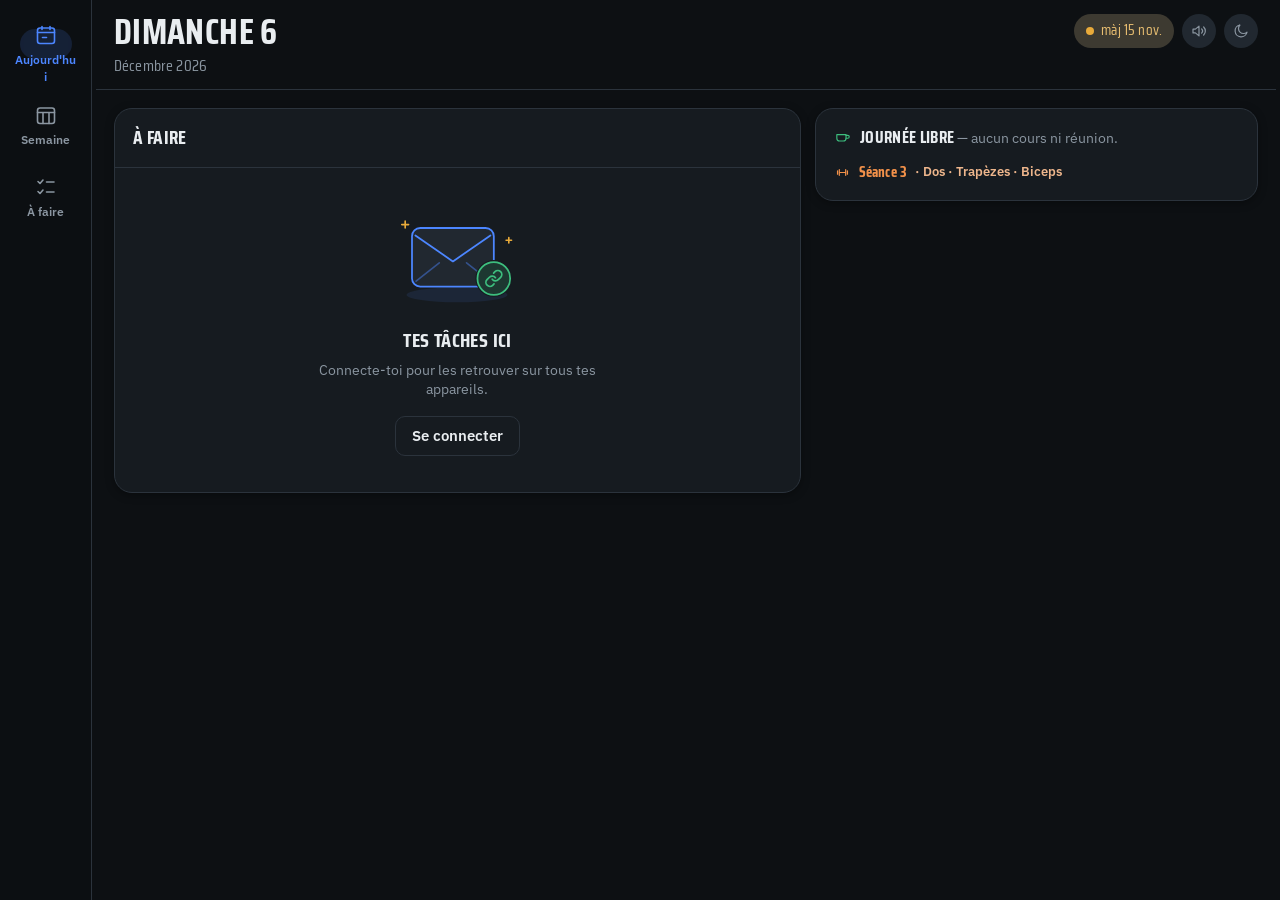
==== commit 59c7dae0: "feat(mouvement): transitions de vue, fiches qui s'ouvrent depuis leur bloc, écran d'entrée - Onglets" ====
--- a/index.html
+++ b/index.html
@@ -5,8 +5,8 @@
 <title>Hub</title>
 <meta name="viewport" content="width=device-width, initial-scale=1, viewport-fit=cover">
 <meta name="theme-color" content="#0D1013">
-<!-- Applique le thème mémorisé avant le rendu (évite le flash de couleur). -->
-<script>try{var t=localStorage.getItem("hub-theme");if(t){document.documentElement.dataset.theme=t;var m=document.querySelector('meta[name=theme-color]');if(m)m.content=t==="dark"?"#0D1013":"#F1F3F5";}}catch(e){}</script>
+<!-- Sombre par défaut ; applique le thème mémorisé avant le rendu (évite le flash de couleur). -->
+<script>(function(){var t="dark";try{t=localStorage.getItem("hub-theme")||"dark";}catch(e){}document.documentElement.dataset.theme=t;var m=document.querySelector('meta[name=theme-color]');if(m)m.content=t==="dark"?"#0D1013":"#F1F3F5";})();</script>
 <meta name="apple-mobile-web-app-capable" content="yes">
 <meta name="apple-mobile-web-app-status-bar-style" content="black-translucent">
 <meta name="apple-mobile-web-app-title" content="Hub">
@@ -50,6 +50,42 @@
 <link rel="stylesheet" href="styles.css">
 </head>
 <body>
+<!-- Écran d'entrée : le jour en grand, puis un rideau se lève sur l'app. Au plus une fois par
+     demi-heure, jamais si « réduire les animations » est activé. Un tap le passe. -->
+<div class="intro" id="intro" aria-hidden="true">
+  <div class="intro-in">
+    <p class="intro-day" id="intro-day"></p>
+    <div class="intro-row">
+      <span class="intro-num" id="intro-num"></span>
+      <div class="intro-meta"><p class="intro-month" id="intro-month"></p><i class="intro-bar"></i></div>
+    </div>
+  </div>
+</div>
+<script>(function(){
+  var el=document.getElementById("intro"),root=document.documentElement;
+  try{
+    var last=+localStorage.getItem("hub-intro")||0;
+    if(matchMedia("(prefers-reduced-motion: reduce)").matches||Date.now()-last<18e5){el.remove();return;}
+    localStorage.setItem("hub-intro",Date.now());
+  }catch(e){}
+  var d=new Date(),f=function(o){o.timeZone="Europe/Paris";return new Intl.DateTimeFormat("fr-FR",o).format(d);};
+  var day=f({weekday:"long"}),h="";
+  for(var i=0;i<day.length;i++)h+='<span><b style="--i:'+i+'">'+day[i]+'</b></span>';
+  document.getElementById("intro-day").innerHTML=h;
+  document.getElementById("intro-num").textContent=f({day:"numeric"});
+  document.getElementById("intro-month").textContent=f({month:"long",year:"numeric"});
+  root.classList.add("intro-on");
+  var done=false;
+  function lift(){
+    if(done)return;done=true;
+    root.classList.add("intro-lift");el.classList.add("is-out");
+    window.dispatchEvent(new Event("hub-intro-lift"));
+    setTimeout(function(){el.remove();root.classList.remove("intro-on","intro-lift");},950);
+  }
+  setTimeout(lift,1350);
+  el.addEventListener("pointerdown",lift);
+})();</script>
+
 <!-- Jeu d'icônes dessinées (trait 1.6, cohérent) réutilisées via <use> -->
 <svg width="0" height="0" style="position:absolute" aria-hidden="true">
   <defs>
--- a/styles.css
+++ b/styles.css
@@ -113,6 +113,8 @@
 }
 .live i { width: 8px; height: 8px; border-radius: 50%; background: var(--ok); }
 .live.is-stale i { background: var(--warn); }
+.live.is-stale { color: color-mix(in srgb, var(--warn) 70%, var(--fg)); background: color-mix(in srgb, var(--warn) 14%, var(--surface-2)); }
+.live .num { white-space: nowrap; }
 .top-actions { display: inline-flex; align-items: center; gap: 8px; flex-shrink: 0; }
 /* Téléphones étroits : on resserre pour que le titre tienne sur une ligne à côté des trois boutons. */
 @media (max-width: 400px) {
@@ -137,6 +139,10 @@
 /* Cloche changements de planning */
 .icon-btn.notif { position: relative; }
 .icon-btn.notif.has-unseen { color: var(--warn); }
+/* Petites icônes inline (« si ») : taille par défaut, sinon un SVG sans taille s'affiche en 300×150. */
+svg.si { width: 15px; height: 15px; flex: none; }
+/* L'attribut hidden doit toujours gagner sur un display posé par une classe (ex. pastille « 0 »). */
+[hidden] { display: none !important; }
 .notif-badge {
   position: absolute; top: -3px; right: -3px; min-width: 16px; height: 16px; padding: 0 4px;
   display: grid; place-items: center; border-radius: 99px; background: var(--danger); color: #fff;
@@ -401,7 +407,7 @@
 /* overflow: clip (pas hidden) : clippe les coins arrondis SANS créer de conteneur de défilement,
    sinon l'en-tête sticky se cale 62px sous le haut de .cal au lieu de suivre le défilement de la page. */
 .cal { position: relative; border: 1px solid var(--line); border-radius: 18px; overflow: clip; background: var(--surface); box-shadow: var(--shadow); }
-.cal-head { position: sticky; top: calc(62px + env(safe-area-inset-top, 0px)); z-index: 6; display: grid; grid-template-columns: var(--axisW) repeat(7, 1fr); background: color-mix(in srgb, var(--bg) 82%, transparent); backdrop-filter: blur(14px); -webkit-backdrop-filter: blur(14px); border-bottom: 1px solid var(--line); }
+.cal-head { position: sticky; top: calc(62px + env(safe-area-inset-top, 0px)); z-index: 6; display: grid; grid-template-columns: var(--axisW) var(--cal-days, repeat(7, minmax(0, 1fr))); background: color-mix(in srgb, var(--bg) 82%, transparent); backdrop-filter: blur(14px); -webkit-backdrop-filter: blur(14px); border-bottom: 1px solid var(--line); }
 .cal-corner { border-right: 1px solid var(--line); }
 .cal-colh { position: relative; padding: 10px 6px; text-align: center; border-right: 1px solid var(--line); transition: background .2s; }
 .cal-colh:last-child { border-right: 0; }
@@ -413,7 +419,7 @@
 .cal-colh.is-today::after { content: ""; position: absolute; left: 50%; bottom: 6px; width: 5px; height: 5px; margin-left: -2.5px; border-radius: 50%; background: var(--accent); }
 .cal-colh .badge { margin-top: 5px; }
 
-.cal-body { position: relative; display: grid; grid-template-columns: var(--axisW) repeat(7, 1fr); padding-top: 10px; }
+.cal-body { position: relative; display: grid; grid-template-columns: var(--axisW) var(--cal-days, repeat(7, minmax(0, 1fr))); padding-top: 10px; }
 .cal-axis { position: relative; border-right: 1px solid var(--line); }
 .cal-slot { height: var(--cal-px); position: relative; }
 .cal-axis .cal-slot b { position: absolute; top: -7px; right: 9px; font-family: var(--f-mono); font-size: 11px; font-weight: 600; color: color-mix(in srgb, var(--muted) 82%, var(--fg)); }
@@ -468,7 +474,7 @@
 /* Bandeau « X conflits à vérifier » */
 .wk-alert { display: flex; align-items: center; gap: 9px; width: 100%; text-align: left; margin: 12px 0 0; padding: 10px 13px; border-radius: 12px; cursor: pointer; font-size: 13px; color: var(--fg); border: 1px solid color-mix(in srgb, var(--warn) 50%, var(--line)); background: color-mix(in srgb, var(--warn) 13%, var(--surface)); transition: background .16s, border-color .16s; }
 .wk-alert:hover { background: color-mix(in srgb, var(--warn) 20%, var(--surface)); border-color: color-mix(in srgb, var(--warn) 70%, var(--line)); }
-.wk-alert .si { color: var(--warn); flex: none; }
+.wk-alert .si { color: var(--warn); flex: none; width: 17px; height: 17px; }
 .wk-alert b { font-weight: 700; }
 .wk-alert-go { margin-left: auto; color: var(--warn); font-weight: 700; white-space: nowrap; }
 
@@ -905,6 +911,91 @@
 body { overflow-x: clip; } /* le glissement de la vue ne doit jamais élargir la page */
 @keyframes view-enter { from { opacity: 0; transform: translateX(calc(var(--view-dir, 1) * 14px)); } }
 
+/* ---------- Transitions de vue (API View Transitions) ----------
+   html[data-vt] dit laquelle est en cours ; --vt-dir (1 / -1) donne le sens. */
+::view-transition-group(*) { animation-duration: .38s; animation-timing-function: cubic-bezier(.16,1,.3,1); }
+
+/* Onglets et semaines : seule la zone concernée bouge, le reste de l'écran ne clignote pas. */
+html[data-vt="view"] #view, html[data-vt="week"] .cal { view-transition-name: pane; }
+html[data-vt="view"]::view-transition-old(root), html[data-vt="week"]::view-transition-old(root) { display: none; }
+html[data-vt="view"]::view-transition-new(root), html[data-vt="week"]::view-transition-new(root) { animation: none; mix-blend-mode: normal; }
+::view-transition-old(pane), ::view-transition-new(pane) { height: 100%; object-fit: none; object-position: top left; mix-blend-mode: normal; }
+::view-transition-old(pane) { animation: pane-out .16s cubic-bezier(.4,0,1,1) both; }
+::view-transition-new(pane) { animation: pane-in .42s cubic-bezier(.16,1,.3,1) both; }
+@keyframes pane-out { to { opacity: 0; transform: translateX(calc(var(--vt-dir, 1) * -36px)); filter: blur(4px); } }
+@keyframes pane-in { from { opacity: 0; transform: translateX(calc(var(--vt-dir, 1) * 48px)); filter: blur(6px); } }
+html[data-vt] .ev, html[data-vt] .tl-area .tev, html[data-vt] .cal { animation: none; }
+/* L'en-tête et la barre d'onglets restent au-dessus de la zone qui glisse, sans fondu. */
+html[data-vt="view"] .tabs, html[data-vt="week"] .tabs { view-transition-name: tabs; }
+html[data-vt="view"] .top, html[data-vt="week"] .top { view-transition-name: top; }
+::view-transition-old(tabs), ::view-transition-old(top) { display: none; }
+::view-transition-new(tabs), ::view-transition-new(top) { animation: none; mix-blend-mode: normal; }
+
+/* Fiche : le bloc touché s'agrandit pour devenir la fiche, et s'y replie à la fermeture. */
+.sheet-overlay.no-tr, .sheet-overlay.no-tr .sheet { transition: none; }
+::view-transition-group(morph) { border-radius: 20px; overflow: clip; animation-duration: .44s; }
+html[data-vt="sheet-out"]::view-transition-group(morph) { animation-duration: .28s; animation-timing-function: cubic-bezier(.3,0,.2,1); }
+::view-transition-old(morph), ::view-transition-new(morph) { height: 100%; object-fit: cover; object-position: top left; mix-blend-mode: normal; }
+html[data-vt="sheet"]::view-transition-old(morph) { animation: vt-fade-out .14s linear both; }
+html[data-vt="sheet"]::view-transition-new(morph) { animation: vt-fade-in .2s linear both; }
+html[data-vt="sheet-out"]::view-transition-old(morph) { animation: vt-fade-out .2s .06s linear both; }
+html[data-vt="sheet-out"]::view-transition-new(morph) { animation: vt-fade-in .16s .1s linear both; }
+html[data-vt="sheet"]::view-transition-old(root), html[data-vt="sheet"]::view-transition-new(root),
+html[data-vt="sheet-out"]::view-transition-old(root), html[data-vt="sheet-out"]::view-transition-new(root) { animation-duration: .24s; }
+@keyframes vt-fade-out { to { opacity: 0; } }
+@keyframes vt-fade-in { from { opacity: 0; } }
+
+/* Thème : le nouveau thème s'ouvre en cercle depuis le bouton (--tx, --ty, --tr posés en JS). */
+html[data-vt="theme"]::view-transition-old(root) { animation: none; mix-blend-mode: normal; }
+html[data-vt="theme"]::view-transition-new(root) { mix-blend-mode: normal; animation: theme-reveal .6s cubic-bezier(.16,1,.3,1) both; }
+@keyframes theme-reveal { from { clip-path: circle(0 at var(--tx) var(--ty)); } to { clip-path: circle(var(--tr) at var(--tx) var(--ty)); } }
+
+/* Cascade : une seule fois, quand l'écran d'entrée se lève. */
+#view.cascade .dash-main > *, #view.cascade .dash-side > *, #view.cascade > *:not(.dash) { animation: rise .7s cubic-bezier(.16,1,.3,1) backwards; }
+#view.cascade .dash-side > * { animation-delay: .1s; }
+#view.cascade :is(.dash-main, .dash-side) > *:nth-child(2) { animation-delay: .16s; }
+#view.cascade :is(.dash-main, .dash-side) > *:nth-child(3) { animation-delay: .22s; }
+#view.cascade :is(.dash-main, .dash-side) > *:nth-child(n+4) { animation-delay: .28s; }
+@keyframes rise { from { opacity: 0; transform: translateY(26px); filter: blur(6px); } }
+
+/* ====================== Écran d'entrée ====================== */
+/* Affiché par un petit script dans index.html ; se retire seul, même si app.js échoue. */
+.intro {
+  position: fixed; inset: 0; z-index: 100; display: grid; align-items: end; overflow: hidden;
+  padding: max(28px, env(safe-area-inset-top)) clamp(22px, 6vw, 96px) max(40px, calc(28px + env(safe-area-inset-bottom)));
+  background: radial-gradient(90% 70% at 12% 108%, color-mix(in srgb, var(--accent) 26%, transparent), transparent 70%), var(--bg);
+  color: var(--fg); cursor: pointer; user-select: none; -webkit-user-select: none;
+  clip-path: inset(0 0 0 0);
+}
+.intro-day {
+  font-family: var(--f-display); font-weight: 700; text-transform: uppercase; letter-spacing: -.01em;
+  font-size: clamp(64px, 21vw, 250px); line-height: .84; white-space: nowrap;
+}
+.intro-day span { display: inline-block; overflow: clip; padding-top: .06em; vertical-align: bottom; }
+.intro-day b { display: inline-block; font-weight: inherit; animation: intro-letter .85s cubic-bezier(.16,1,.3,1) both; animation-delay: calc(var(--i) * 42ms + 60ms); }
+.intro-row { display: flex; align-items: flex-end; gap: clamp(12px, 2.4vw, 32px); margin-top: clamp(6px, 1.2vw, 16px); }
+.intro-num {
+  font-family: var(--f-display); font-weight: 700; font-size: clamp(64px, 21vw, 250px); line-height: .84; color: var(--accent);
+  font-variant-numeric: tabular-nums; animation: intro-wipe .8s .34s cubic-bezier(.16,1,.3,1) both;
+}
+.intro-meta { flex: 1; min-width: 0; padding-bottom: clamp(6px, 1.6vw, 22px); }
+.intro-month { font-family: var(--f-mono); font-weight: 500; font-size: clamp(13px, 1.5vw, 18px); text-transform: uppercase; letter-spacing: .08em; color: var(--muted); animation: intro-fade .5s .62s both; }
+.intro-bar { display: block; height: 2px; margin-top: 10px; background: var(--accent); transform-origin: left; animation: intro-bar .9s .48s cubic-bezier(.16,1,.3,1) both; }
+@keyframes intro-letter { from { transform: translateY(108%) rotate(5deg); } }
+@keyframes intro-wipe { from { clip-path: inset(0 100% 0 0); transform: translateX(-.12em); } to { clip-path: inset(0 0 0 0); } }
+@keyframes intro-bar { from { transform: scaleX(0); } }
+@keyframes intro-fade { from { opacity: 0; } }
+/* Lever de rideau : l'écran remonte, son contenu part un peu plus vite. */
+.intro.is-out { pointer-events: none; animation: intro-lift .62s cubic-bezier(.7,0,.2,1) both; }
+.intro.is-out .intro-in { animation: intro-in-out .62s cubic-bezier(.7,0,.2,1) both; }
+@keyframes intro-lift { to { clip-path: inset(0 0 100% 0); } }
+@keyframes intro-in-out { to { transform: translateY(-22vh); opacity: .2; } }
+/* L'app attend derrière, légèrement en retrait, puis se met en place. */
+html.intro-on .app { opacity: 0; transform: translateY(32px) scale(.975); }
+html.intro-on .tabs { opacity: 0; }
+html.intro-on.intro-lift .app { opacity: 1; transform: none; transition: opacity .5s .12s ease, transform .75s .12s cubic-bezier(.16,1,.3,1); }
+html.intro-on.intro-lift .tabs { opacity: 1; transition: opacity .5s .2s ease; }
+
 /* Journée pliée : quelques confettis depuis la case, l'anneau qui se referme. */
 .confetti { position: fixed; z-index: 40; width: 0; height: 0; pointer-events: none; }
 .confetti i { position: absolute; left: -3px; top: -4px; width: 6px; height: 9px; border-radius: 2px; opacity: 0; animation: confetti .9s cubic-bezier(.16,1,.3,1) both; }
@@ -927,3 +1018,186 @@
 .signin .add { margin-top: 16px; }
 .signin #signin-msg { margin-top: 10px; min-height: 1.5em; }
 .empty-ill .ei-btn { height: 40px; margin-top: 10px; }
+
+/* Survol : un bloc tronqué (conflit, événement court) se déploie pour tout afficher. */
+@media (hover: hover) {
+  .ev[data-ev]:hover, .ev[data-ev]:focus-visible {
+    height: auto !important; min-height: var(--h); min-width: min(220px, 90vw); z-index: 12;
+  }
+  .ev[data-ev]:is(:hover, :focus-visible) .ev-ti,
+  .ev[data-ev]:is(:hover, :focus-visible) .ev-lo { display: flex; }
+  .ev[data-ev]:is(:hover, :focus-visible) .ev-ti { display: block; }
+  .ev.is-tiny[data-ev]:is(:hover, :focus-visible) { padding: 7px 9px; }
+}
+@media (hover: hover) {
+  /* Dernière voie / dernier jour : on se déploie vers la gauche pour ne pas sortir de la grille. */
+  .ev.grow-l[data-ev]:is(:hover, :focus-visible) { left: auto !important; right: 4px; }
+}
+
+/* ---- Passe lisibilité vue semaine ---- */
+.ev { z-index: 2; }
+/* En-tête du bloc : heure + badge (⚠ / EXAMEN) dans le flux, plus de chevauchement. */
+.ev .ev-hd { min-width: 0; }
+.ev .ev-t { white-space: nowrap; overflow: hidden; text-overflow: ellipsis; min-width: 0; }
+.ev .ev-hd .ev-conf, .ev .ev-hd .ev-exam-tag { position: static; margin-left: auto; flex: none; }
+.ev .ev-tt { display: none; }
+/* Titre coupé proprement selon la hauteur du bloc. */
+.ev .ev-ti { display: -webkit-box; -webkit-box-orient: vertical; -webkit-line-clamp: var(--lines, 2); overflow: hidden; overflow-wrap: anywhere; }
+.ev .ev-lo span { white-space: nowrap; overflow: hidden; text-overflow: ellipsis; min-width: 0; }
+/* Créneau très court : le titre suit l'heure sur la même ligne. */
+.ev.is-tiny .ev-tt { display: block; flex: 1 1 auto; min-width: 0; font-weight: 600; font-size: 11.5px; white-space: nowrap; overflow: hidden; text-overflow: ellipsis; }
+.ev.is-tiny .ev-t { flex: none; }
+/* Conflit : liseré ambre à gauche au lieu d'un cadre complet. */
+.ev.is-conf { border-color: color-mix(in srgb, var(--c) 40%, transparent); box-shadow: 0 2px 6px rgba(0,0,0,.32), inset 3px 0 0 var(--warn); }
+@media (hover: hover) {
+  .ev[data-ev]:is(:hover, :focus-visible) .ev-ti { -webkit-line-clamp: unset; }
+  .ev[data-ev]:is(:hover, :focus-visible) .ev-lo span { white-space: normal; }
+  .ev.is-tiny[data-ev]:is(:hover, :focus-visible) .ev-tt { display: none; }
+}
+
+/* Longue plage importée (permanence…) : bande de fond, cliquable, sous les cours. */
+.ev-bg { --c: var(--ev-fl); position: absolute; left: 4px; right: 4px; z-index: 1; cursor: pointer; border-radius: 10px;
+  background: repeating-linear-gradient(135deg, color-mix(in srgb, var(--c) 9%, transparent) 0 8px, color-mix(in srgb, var(--c) 4%, transparent) 8px 16px);
+  border: 1px dashed color-mix(in srgb, var(--c) 38%, transparent); transition: background .16s, border-color .16s; }
+.ev-bg.src-ef { --c: var(--ev-ef); }
+.ev-bg.src-gc { --c: var(--ev-gc); }
+.ev-bg:hover { border-color: color-mix(in srgb, var(--c) 70%, transparent); background: color-mix(in srgb, var(--c) 12%, transparent); }
+.ev-bg-lab { position: sticky; top: 0; display: flex; align-items: center; gap: 6px; padding: 5px 8px; font-size: 11px; color: color-mix(in srgb, var(--c) 55%, var(--fg)); min-width: 0; }
+.ev-bg-lab svg { width: 11px; height: 11px; flex: none; }
+.ev-bg-lab .mono { font-family: var(--f-mono); font-weight: 600; flex: none; }
+.ev-bg-lab b { font-weight: 600; white-space: nowrap; overflow: hidden; text-overflow: ellipsis; min-width: 0; }
+
+/* Fiche d'un événement : actions secondaires sur une ligne à part, boutons jamais coupés. */
+.sheet-tools { display: grid; grid-template-columns: repeat(auto-fit, minmax(150px, 1fr)); gap: 8px; margin-top: 16px; }
+.sheet-tools + .sheet-actions { margin-top: 10px; }
+.sheet-tools .btn { height: 42px; font-size: 14px; padding-inline: 12px; }
+.sheet-actions { flex-wrap: wrap; }
+.sheet-tools .btn, .sheet-actions .btn { white-space: nowrap; }
+.sheet-tools .btn svg { width: 16px; height: 16px; }
+
+/* ---------- Toasts (messages non bloquants, « Annuler » après suppression) ---------- */
+.toasts {
+  position: fixed; z-index: 60; left: 50%; transform: translateX(-50%);
+  bottom: calc(86px + env(safe-area-inset-bottom, 0px));
+  width: min(440px, calc(100% - 32px));
+  display: flex; flex-direction: column; gap: 8px; pointer-events: none;
+}
+.toast {
+  pointer-events: auto; display: flex; align-items: center; gap: 12px;
+  min-height: 48px; padding: 8px 8px 8px 16px; border-radius: 14px;
+  background: var(--surface-2); color: var(--fg); border: 1px solid var(--line);
+  box-shadow: 0 12px 28px -10px rgba(0,0,0,.55);
+  font-size: 14px; line-height: 1.35;
+  animation: toast-in .26s cubic-bezier(.16,1,.3,1) both;
+}
+.toast.is-error { border-color: color-mix(in srgb, var(--danger) 45%, var(--line)); background: color-mix(in srgb, var(--danger) 12%, var(--surface-2)); }
+.toast-t { flex: 1; min-width: 0; }
+.toast-a {
+  flex: none; height: 36px; padding: 0 14px; border-radius: 10px;
+  font-weight: 700; font-size: 14px; color: var(--accent);
+  background: color-mix(in srgb, var(--accent) 12%, transparent);
+}
+.toast-a:hover { background: color-mix(in srgb, var(--accent) 20%, transparent); }
+.toast-a:focus-visible { outline: 2px solid var(--accent); outline-offset: 2px; }
+.toast.is-out { animation: toast-out .18s ease-in both; }
+@keyframes toast-in { from { opacity: 0; transform: translateY(10px) scale(.98); } to { opacity: 1; transform: none; } }
+@keyframes toast-out { to { opacity: 0; transform: translateY(6px); } }
+@media (min-width: 900px) { .toasts { bottom: 28px; } }
+
+/* ---------- Aujourd'hui : to-do d'abord, planning du jour en colonne latérale ---------- */
+.dash-main, .dash-side { display: flex; flex-direction: column; gap: 14px; min-width: 0; }
+/* Les emplacements vides (examen, objectif, rappels) ne doivent pas creuser de trou dans la grille. */
+#dash-exam:empty, #dash-goal:empty, #dash-upcoming:empty { display: none; }
+.dash-side .hero-next .cd { font-size: 34px; }
+.dash-side .hero-art { width: 140px; }
+.ctx-free { display: flex; align-items: center; gap: 9px; font-size: 14px; color: var(--muted); }
+.ctx-free b { color: var(--fg); font-family: var(--f-display); font-weight: 700; font-size: 17px; text-transform: uppercase; letter-spacing: .02em; }
+.ctx-free svg { width: 17px; height: 17px; flex: none; color: var(--ok); }
+.dash-side .goal-dash, .dash-side .rem-panel { margin: 0; }
+
+/* ---------- Semaine : blocs étroits (deux créneaux côte à côte) ---------- */
+/* Le titre passe devant, l'heure de début seule dessous : plus de « 13:40–1… » ni de bloc sans nom. */
+.ev.is-narrow { display: flex; flex-direction: column; padding: 6px 8px; }
+.ev.is-narrow .ev-ti { order: -1; margin-top: 0; flex: none; }
+.ev.is-narrow .ev-hd { min-height: 0; overflow: hidden; flex: 0 1 auto; }
+.ev.is-narrow .ev-hd { margin-top: 2px; }
+.ev.is-narrow .ev-hd > svg { display: none; }
+.ev.is-narrow .ev-lo { display: none; }
+.ev.is-narrow.is-conf .ev-ti, .ev.is-narrow.is-exam .ev-ti { padding-right: 14px; }
+/* Très court ET étroit : le nom d'abord, l'heure est dans l'infobulle et la fiche. */
+.ev.is-narrow.is-tiny { padding: 4px 8px; }
+.ev.is-narrow.is-tiny .ev-hd { margin-top: 0; }
+.ev.is-narrow.is-tiny .ev-t { display: none; }
+
+/* ---------- Semaine mobile : les 7 jours sur une ligne, point = jour avec créneaux ---------- */
+.wk-pills { gap: 5px; overflow: visible; }
+@media (max-width: 899px) { .wk-pills { display: grid; grid-template-columns: repeat(7, minmax(0, 1fr)); } }
+.wk-pill { min-width: 0; padding: 7px 0 6px; display: grid; justify-items: center; }
+.wk-pill .pd { font-size: 11px; }
+.wk-pill .pdot { width: 5px; height: 5px; margin-top: 4px; border-radius: 50%; background: transparent; }
+.wk-pill .pdot.on { background: var(--ev-course); }
+.wk-pill.is-on .pdot.on { background: rgba(255,255,255,.85); }
+.wk-pill.is-today:not(.is-on) { border-color: color-mix(in srgb, var(--accent) 55%, var(--line)); color: var(--accent); }
+
+/* ---------- Ordinateur : barre d'onglets en rail vertical à gauche ---------- */
+/* Une barre de téléphone étirée sur 1 200 px éloigne les onglets du contenu ; un rail les garde
+   à portée de souris sans manger la hauteur utile (la semaine en profite). */
+@media (min-width: 900px) {
+  body { padding-left: 92px; }
+  .app { padding-bottom: 40px; }
+  .tabs {
+    top: 0; bottom: 0; right: auto; width: 92px; max-width: none; margin: 0;
+    grid-template-columns: 1fr; grid-auto-rows: 68px; align-content: start; gap: 4px;
+    padding: calc(20px + env(safe-area-inset-top, 0px)) 10px 20px;
+    border-top: 0; border-right: 1px solid var(--line);
+  }
+  .tab { align-content: center; gap: 5px; font-size: 11.5px; border-radius: 12px; }
+  .tab:hover:not(.is-active) { color: var(--fg); }
+  .tab:focus-visible { outline: 2px solid var(--accent); outline-offset: -2px; }
+  .tab-ind {
+    top: calc(20px + env(safe-area-inset-top, 0px)); left: 10px; width: calc(100% - 20px); height: 68px;
+    align-items: start; padding-top: 9px;
+    transform: translateY(calc(var(--tab-i, 0) * (68px + 4px)));
+  }
+  .tab-ind i { width: 52px; height: 30px; }
+  .toasts { left: calc(50% + 46px); }
+}
+
+/* En-tête Aujourd'hui : jour complet, ou abrégé sur téléphone étroit */
+.wd-short { display: none; }
+@media (max-width: 430px) { .wd-long { display: none; } .wd-short { display: inline; } }
+
+/* Écarts : ligne sur la carte contexte + fiche */
+.ctx-cheat { display: inline-flex; align-items: center; gap: 8px; min-width: 0; min-height: 28px; padding: 0; font-size: 13px; font-weight: 600; color: var(--muted); text-align: left; }
+.ctx-cheat .mi { width: 17px; height: 17px; flex: none; }
+.ctx-cheat b { font-family: var(--f-display); font-weight: 700; font-size: 15px; letter-spacing: .01em; color: var(--fg); }
+.ctx-cheat:hover { color: var(--fg); }
+.cheat-big { display: flex; align-items: baseline; gap: 10px; margin-top: 12px; }
+.cheat-big b { font-family: var(--f-display); font-weight: 700; font-size: 56px; line-height: 1; color: var(--fg); }
+.cheat-big span { color: var(--muted); font-size: 15px; font-weight: 600; }
+.cheat-list { list-style: none; margin: 14px 0 0; padding: 0; max-height: 28vh; overflow-y: auto; border-top: 1px solid var(--line); }
+.cheat-list li { display: flex; align-items: center; gap: 10px; padding: 8px 0; border-bottom: 1px solid var(--line); font-size: 14px; }
+.cheat-d { flex: none; min-width: 84px; color: var(--muted); text-transform: capitalize; }
+.cheat-l { flex: 1; min-width: 0; overflow-wrap: anywhere; }
+.cheat-x { flex: none; width: 32px; height: 32px; border-radius: 99px; font-size: 20px; line-height: 1; color: var(--muted); }
+.cheat-x:hover { color: var(--danger); background: color-mix(in srgb, var(--danger) 12%, var(--surface)); }
+
+/* === Glisser / redimensionner les événements perso (vue Semaine) === */
+.cal .ev.src-perso { -webkit-user-select: none; user-select: none; -webkit-touch-callout: none; }
+/* Poignée de durée : bande de 8 px au bas du bloc, trait discret au centre. */
+.ev .ev-rs { position: absolute; left: 0; right: 0; bottom: 0; height: 8px; cursor: ns-resize; z-index: 1; }
+.ev .ev-rs::after {
+  content: ""; position: absolute; left: 50%; bottom: 2px; width: 22px; height: 3px; margin-left: -11px; border-radius: 99px;
+  background: color-mix(in srgb, var(--c) 70%, var(--fg)); opacity: 0; transition: opacity .15s;
+}
+@media (hover: hover) { .ev[data-ev]:hover .ev-rs::after { opacity: .7; } }
+@media (hover: none) { .ev .ev-rs::after { opacity: .35; } }
+/* Bloc saisi : relevé, sans transition, hauteur exacte (le déploiement au survol ne s'applique pas). */
+.cal .ev.is-dragging[data-ev] {
+  height: var(--h) !important; z-index: 20; cursor: grabbing; transition: none;
+  border-color: color-mix(in srgb, var(--c) 75%, transparent);
+  box-shadow: var(--shadow), 0 0 0 1.5px color-mix(in srgb, var(--c) 45%, transparent);
+}
+html.is-ev-dragging, html.is-ev-dragging * { cursor: grabbing !important; -webkit-user-select: none; user-select: none; }
+html.is-ev-resizing, html.is-ev-resizing * { cursor: ns-resize !important; }
+@media (prefers-reduced-motion: reduce) { .ev .ev-rs::after { transition: none; } }
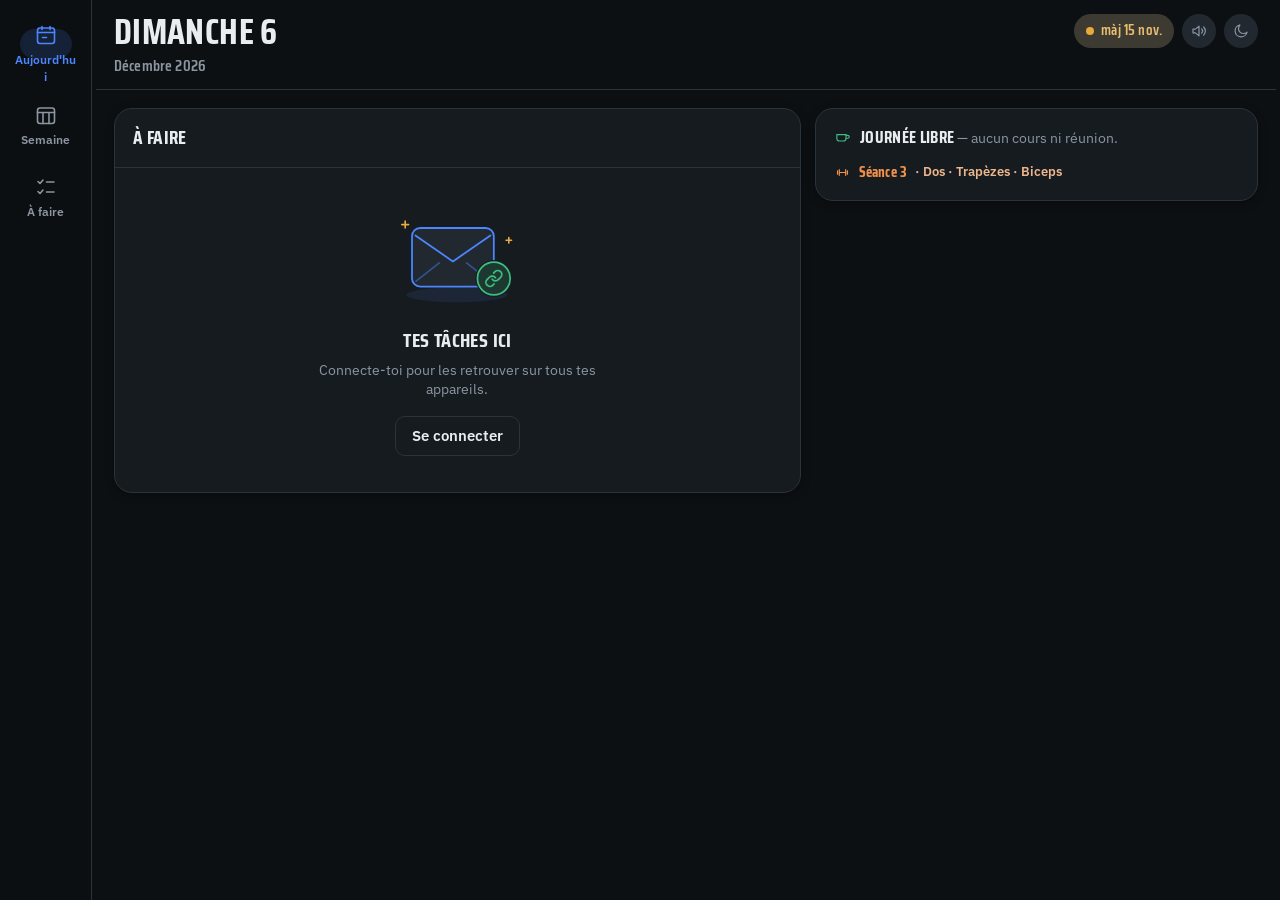
==== commit 2a48e889: "feat(finition): polices hébergées sur le site, libellés, croix, poignée - Polices IBM Plex et Saira " ====
--- a/index.html
+++ b/index.html
@@ -44,9 +44,9 @@
 <link rel="apple-touch-startup-image" media="(device-width: 440px) and (device-height: 956px) and (-webkit-device-pixel-ratio: 3) and (orientation: portrait) and (prefers-color-scheme: light)" href="splash/ios-1320x2868-light.png">
 <link rel="apple-touch-startup-image" media="(device-width: 420px) and (device-height: 912px) and (-webkit-device-pixel-ratio: 3) and (orientation: portrait) and (prefers-color-scheme: dark)" href="splash/ios-1260x2736-dark.png">
 <link rel="apple-touch-startup-image" media="(device-width: 420px) and (device-height: 912px) and (-webkit-device-pixel-ratio: 3) and (orientation: portrait) and (prefers-color-scheme: light)" href="splash/ios-1260x2736-light.png">
-<link rel="preconnect" href="https://fonts.googleapis.com">
-<link rel="preconnect" href="https://fonts.gstatic.com" crossorigin>
-<link rel="stylesheet" href="https://fonts.googleapis.com/css2?family=IBM+Plex+Mono:wght@500;600&family=IBM+Plex+Sans:wght@400;500;600&family=Saira+Condensed:wght@600;700&display=swap">
+<!-- Polices hébergées ici (voir styles.css). Les deux du premier écran sont préchargées. -->
+<link rel="preload" href="fonts/saira-condensed-700.woff2" as="font" type="font/woff2" crossorigin>
+<link rel="preload" href="fonts/plex-sans-var.woff2" as="font" type="font/woff2" crossorigin>
 <link rel="stylesheet" href="styles.css">
 </head>
 <body>
@@ -104,6 +104,9 @@
     <symbol id="i-user" viewBox="0 0 24 24" fill="none" stroke="currentColor" stroke-width="1.6" stroke-linecap="round" stroke-linejoin="round">
       <circle cx="12" cy="8.5" r="3.6"/><path d="M5 20c0-3.6 3.1-5.6 7-5.6s7 2 7 5.6"/>
     </symbol>
+    <symbol id="i-x" viewBox="0 0 24 24" fill="none" stroke="currentColor" stroke-width="2" stroke-linecap="round" stroke-linejoin="round">
+      <path d="M6.5 6.5l11 11M17.5 6.5l-11 11"/>
+    </symbol>
     <symbol id="i-plus" viewBox="0 0 24 24" fill="none" stroke="currentColor" stroke-width="2" stroke-linecap="round" stroke-linejoin="round">
       <path d="M12 5.5v13M5.5 12h13"/>
     </symbol>
--- a/styles.css
+++ b/styles.css
@@ -54,6 +54,14 @@
   color-scheme: light;
 }
 
+/* Polices hébergées sur le site (sous-ensemble latin) : pas d'aller-retour vers Google, et elles
+   sont disponibles hors ligne. IBM Plex Sans est un fichier variable (graisses 400 à 600). */
+@font-face { font-family: "IBM Plex Sans"; font-style: normal; font-weight: 400 600; font-display: swap; src: url("fonts/plex-sans-var.woff2") format("woff2"); unicode-range: U+0000-00FF, U+0131, U+0152-0153, U+02BB-02BC, U+02C6, U+02DA, U+02DC, U+0304, U+0308, U+0329, U+2000-206F, U+20AC, U+2122, U+2191, U+2193, U+2212, U+2215, U+FEFF, U+FFFD; }
+@font-face { font-family: "IBM Plex Mono"; font-style: normal; font-weight: 500; font-display: swap; src: url("fonts/plex-mono-500.woff2") format("woff2"); unicode-range: U+0000-00FF, U+0131, U+0152-0153, U+02BB-02BC, U+02C6, U+02DA, U+02DC, U+0304, U+0308, U+0329, U+2000-206F, U+20AC, U+2122, U+2191, U+2193, U+2212, U+2215, U+FEFF, U+FFFD; }
+@font-face { font-family: "IBM Plex Mono"; font-style: normal; font-weight: 600; font-display: swap; src: url("fonts/plex-mono-600.woff2") format("woff2"); unicode-range: U+0000-00FF, U+0131, U+0152-0153, U+02BB-02BC, U+02C6, U+02DA, U+02DC, U+0304, U+0308, U+0329, U+2000-206F, U+20AC, U+2122, U+2191, U+2193, U+2212, U+2215, U+FEFF, U+FFFD; }
+@font-face { font-family: "Saira Condensed"; font-style: normal; font-weight: 600; font-display: swap; src: url("fonts/saira-condensed-600.woff2") format("woff2"); unicode-range: U+0000-00FF, U+0131, U+0152-0153, U+02BB-02BC, U+02C6, U+02DA, U+02DC, U+0304, U+0308, U+0329, U+2000-206F, U+20AC, U+2122, U+2191, U+2193, U+2212, U+2215, U+FEFF, U+FFFD; }
+@font-face { font-family: "Saira Condensed"; font-style: normal; font-weight: 700; font-display: swap; src: url("fonts/saira-condensed-700.woff2") format("woff2"); unicode-range: U+0000-00FF, U+0131, U+0152-0153, U+02BB-02BC, U+02C6, U+02DA, U+02DC, U+0304, U+0308, U+0329, U+2000-206F, U+20AC, U+2122, U+2191, U+2193, U+2212, U+2215, U+FEFF, U+FFFD; }
+
 * { box-sizing: border-box; }
 html, body { height: 100%; }
 body {
@@ -925,11 +933,13 @@
 @keyframes pane-out { to { opacity: 0; transform: translateX(calc(var(--vt-dir, 1) * -36px)); filter: blur(4px); } }
 @keyframes pane-in { from { opacity: 0; transform: translateX(calc(var(--vt-dir, 1) * 48px)); filter: blur(6px); } }
 html[data-vt] .ev, html[data-vt] .tl-area .tev, html[data-vt] .cal { animation: none; }
-/* L'en-tête et la barre d'onglets restent au-dessus de la zone qui glisse, sans fondu. */
+/* L'en-tête, la barre d'onglets et le bouton + restent au-dessus de la zone qui glisse, sans fondu. */
 html[data-vt="view"] .tabs, html[data-vt="week"] .tabs { view-transition-name: tabs; }
 html[data-vt="view"] .top, html[data-vt="week"] .top { view-transition-name: top; }
+html[data-vt="view"] .fab.is-show, html[data-vt="week"] .fab.is-show { view-transition-name: fab; }
 ::view-transition-old(tabs), ::view-transition-old(top) { display: none; }
 ::view-transition-new(tabs), ::view-transition-new(top) { animation: none; mix-blend-mode: normal; }
+::view-transition-old(fab), ::view-transition-new(fab) { animation-duration: .18s; }
 
 /* Fiche : le bloc touché s'agrandit pour devenir la fiche, et s'y replie à la fermeture. */
 .sheet-overlay.no-tr, .sheet-overlay.no-tr .sheet { transition: none; }
@@ -949,6 +959,13 @@
 html[data-vt="theme"]::view-transition-old(root) { animation: none; mix-blend-mode: normal; }
 html[data-vt="theme"]::view-transition-new(root) { mix-blend-mode: normal; animation: theme-reveal .6s cubic-bezier(.16,1,.3,1) both; }
 @keyframes theme-reveal { from { clip-path: circle(0 at var(--tx) var(--ty)); } to { clip-path: circle(var(--tr) at var(--tx) var(--ty)); } }
+
+/* Gestes tactiles : le défilement vertical reste au navigateur, l'horizontal va au balayage. */
+#view { touch-action: pan-y pinch-zoom; }
+/* Fiche du bas (mobile) : petite poignée, elle se tire vers le bas pour se fermer. */
+@media (max-width: 559px) and (pointer: coarse) {
+  .sheet::before { content: ""; display: block; width: 38px; height: 4px; margin: -8px auto 14px; border-radius: 99px; background: color-mix(in srgb, var(--muted) 45%, transparent); }
+}
 
 /* Cascade : une seule fois, quand l'écran d'entrée se lève. */
 #view.cascade .dash-main > *, #view.cascade .dash-side > *, #view.cascade > *:not(.dash) { animation: rise .7s cubic-bezier(.16,1,.3,1) backwards; }
@@ -1179,13 +1196,17 @@
 .cheat-list li { display: flex; align-items: center; gap: 10px; padding: 8px 0; border-bottom: 1px solid var(--line); font-size: 14px; }
 .cheat-d { flex: none; min-width: 84px; color: var(--muted); text-transform: capitalize; }
 .cheat-l { flex: 1; min-width: 0; overflow-wrap: anywhere; }
-.cheat-x { flex: none; width: 32px; height: 32px; border-radius: 99px; font-size: 20px; line-height: 1; color: var(--muted); }
+.cheat-x { flex: none; width: 32px; height: 32px; border-radius: 99px; display: grid; place-items: center; color: var(--muted); transition: color .15s, background .15s; }
+.cheat-x svg { width: 16px; height: 16px; }
+/* « (optionnel) » reste sur la ligne du libellé, le champ passe dessous. */
+.sheet-form label:has(> .opt) { grid-template-columns: auto 1fr; column-gap: 6px; align-items: baseline; }
+.sheet-form label:has(> .opt) > :is(input, select, textarea) { grid-column: 1 / -1; }
 .cheat-x:hover { color: var(--danger); background: color-mix(in srgb, var(--danger) 12%, var(--surface)); }
 
 /* === Glisser / redimensionner les événements perso (vue Semaine) === */
 .cal .ev.src-perso { -webkit-user-select: none; user-select: none; -webkit-touch-callout: none; }
 /* Poignée de durée : bande de 8 px au bas du bloc, trait discret au centre. */
-.ev .ev-rs { position: absolute; left: 0; right: 0; bottom: 0; height: 8px; cursor: ns-resize; z-index: 1; }
+.ev .ev-rs { position: absolute; left: 0; right: 0; top: calc(var(--h) - 8px); height: 8px; cursor: ns-resize; z-index: 1; }
 .ev .ev-rs::after {
   content: ""; position: absolute; left: 50%; bottom: 2px; width: 22px; height: 3px; margin-left: -11px; border-radius: 99px;
   background: color-mix(in srgb, var(--c) 70%, var(--fg)); opacity: 0; transition: opacity .15s;
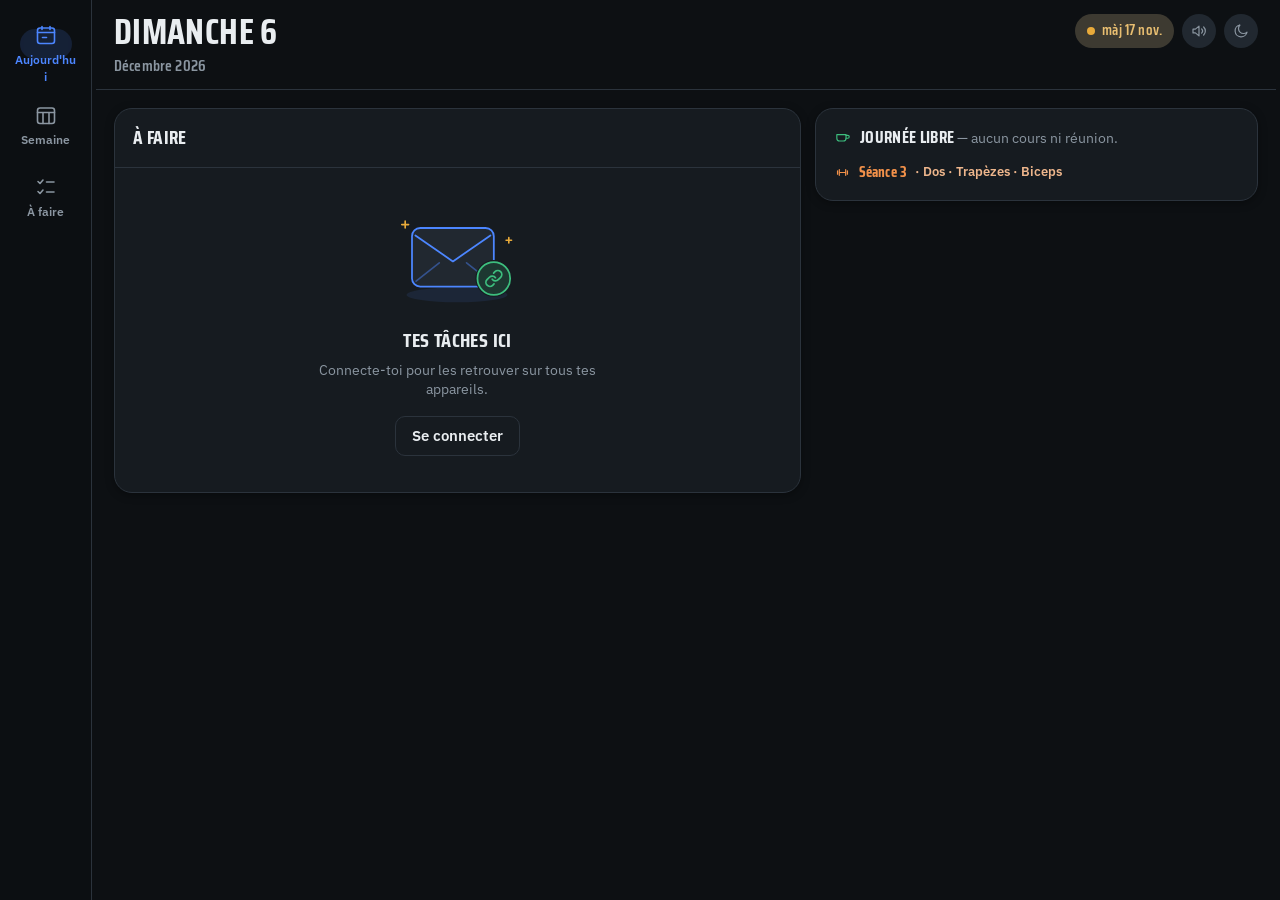
==== commit 4d98376e: "feat(taches): répétition mensuelle des tâches Choix « Une fois / Tous les mois » à la création et da" ====
--- a/index.html
+++ b/index.html
@@ -158,6 +158,9 @@
     <symbol id="i-bell" viewBox="0 0 24 24" fill="none" stroke="currentColor" stroke-width="1.6" stroke-linecap="round" stroke-linejoin="round">
       <path d="M6 9a6 6 0 0 1 12 0c0 5 2 6 2 6H4s2-1 2-6zM9.5 20a2.5 2.5 0 0 0 5 0"/>
     </symbol>
+    <symbol id="i-repeat" viewBox="0 0 24 24" fill="none" stroke="currentColor" stroke-width="1.8" stroke-linecap="round" stroke-linejoin="round">
+      <path d="M17 2l3 3-3 3M4 11V9a4 4 0 0 1 4-4h12M7 22l-3-3 3-3M20 13v2a4 4 0 0 1-4 4H4"/>
+    </symbol>
     <symbol id="i-target" viewBox="0 0 24 24" fill="none" stroke="currentColor" stroke-width="1.6" stroke-linecap="round" stroke-linejoin="round">
       <circle cx="12" cy="12" r="8"/><circle cx="12" cy="12" r="4.2"/><circle cx="12" cy="12" r="0.7" fill="currentColor"/>
     </symbol>
--- a/styles.css
+++ b/styles.css
@@ -748,6 +748,7 @@
 .tg-opt.tg-sg.on { background: var(--warn); color: #1a1205; }
 .tg-opt.tg-perso.on { background: var(--ev-perso); color: #06150d; }
 .tg-opt.tg-fl.on { background: var(--ev-fl); color: #140a24; }
+.tg-opt.rp.on { background: var(--accent); }
 
 /* Étiquettes de tâche — affichage sur une tâche */
 .tg { display: inline-flex; align-items: center; padding: 1px 8px; border-radius: 6px; font-size: 11px; font-weight: 700; letter-spacing: .02em; }
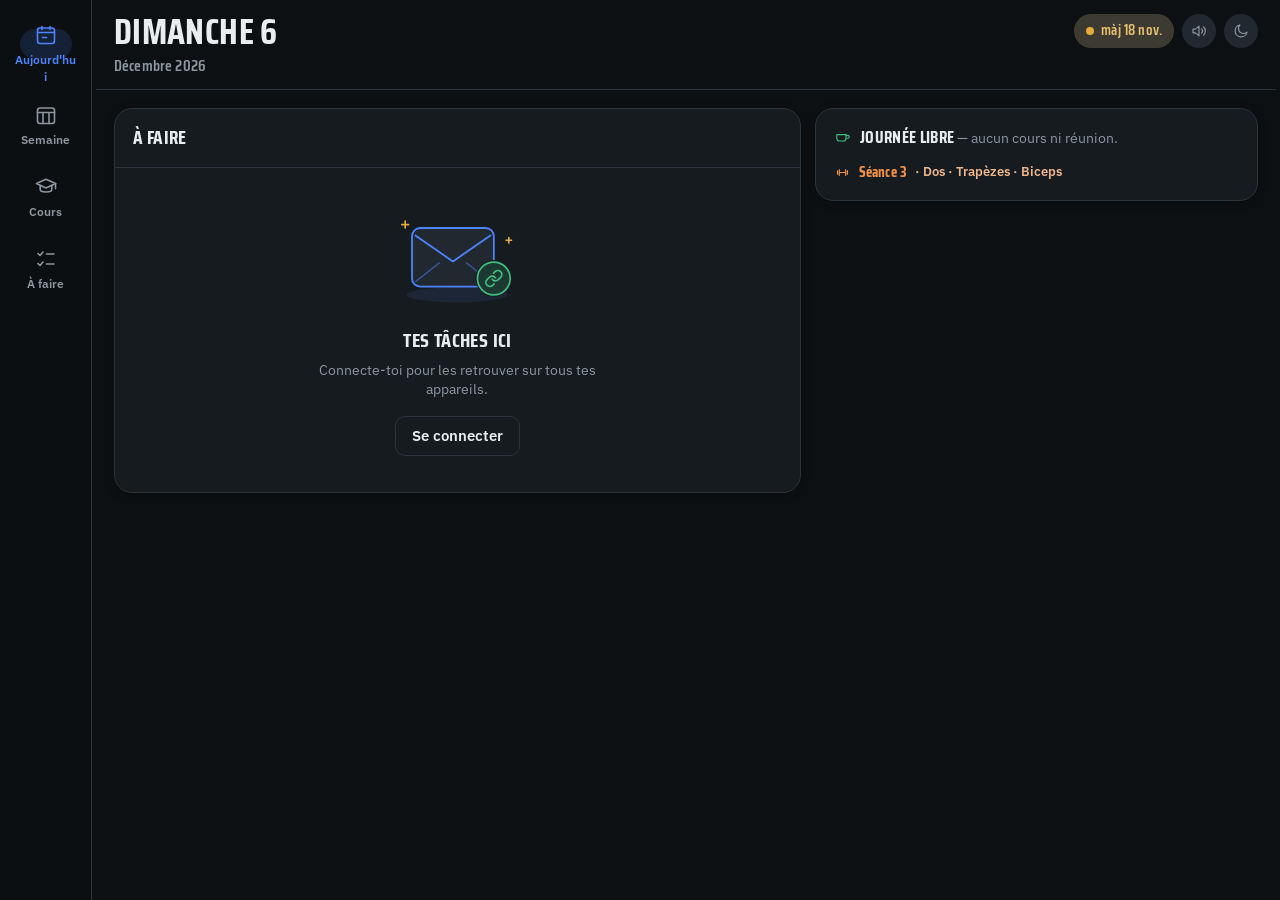
==== commit a1e28037: "feat(cours): page « Cours » pour suivre si je suis à jour Nouvel onglet listant chaque cours et ses " ====
--- a/index.html
+++ b/index.html
@@ -110,6 +110,9 @@
     <symbol id="i-plus" viewBox="0 0 24 24" fill="none" stroke="currentColor" stroke-width="2" stroke-linecap="round" stroke-linejoin="round">
       <path d="M12 5.5v13M5.5 12h13"/>
     </symbol>
+    <symbol id="i-ext" viewBox="0 0 24 24" fill="none" stroke="currentColor" stroke-width="1.8" stroke-linecap="round" stroke-linejoin="round">
+      <path d="M14 4.5h5.5V10"/><path d="M19.5 4.5 11 13"/><path d="M18 14v4.5a1 1 0 0 1-1 1H5.5a1 1 0 0 1-1-1V7a1 1 0 0 1 1-1H10"/>
+    </symbol>
     <symbol id="i-cap" viewBox="0 0 24 24" fill="none" stroke="currentColor" stroke-width="1.6" stroke-linecap="round" stroke-linejoin="round">
       <path d="M12 4.2 2.5 8.6 12 13l9.5-4.4L12 4.2z"/><path d="M6.2 10.5v4.1c0 1.3 2.6 2.4 5.8 2.4s5.8-1.1 5.8-2.4v-4.1"/><path d="M21.5 8.6v5"/>
     </symbol>
@@ -269,6 +272,9 @@
   <button class="tab" data-view="week" role="tab" aria-selected="false">
     <svg class="tab-ico"><use href="#i-week"/></svg><span>Semaine</span>
   </button>
+  <button class="tab" data-view="courses" role="tab" aria-selected="false">
+    <svg class="tab-ico"><use href="#i-cap"/></svg><span>Cours</span>
+  </button>
   <button class="tab" data-view="tasks" role="tab" aria-selected="false">
     <svg class="tab-ico"><use href="#i-tasks"/></svg><span>À faire</span>
   </button>
--- a/styles.css
+++ b/styles.css
@@ -346,7 +346,7 @@
 /* Barre d'onglets */
 .tabs {
   position: fixed; left: 0; right: 0; bottom: 0; z-index: 15;
-  display: grid; grid-template-columns: repeat(3, 1fr);
+  display: grid; grid-template-columns: repeat(4, 1fr);
   max-width: 480px; margin: 0 auto;
   background: color-mix(in srgb, var(--bg) 86%, transparent);
   backdrop-filter: blur(14px); -webkit-backdrop-filter: blur(14px);
@@ -357,10 +357,10 @@
 .tab-ico { width: 24px; height: 24px; transition: transform .15s; }
 .tab.is-active { color: var(--accent); }
 .tab:active .tab-ico { transform: scale(.88); }
-/* Pastille de l'onglet actif : glisse d'un tiers de barre à l'autre (--tab-i = 0, 1, 2). */
+/* Pastille de l'onglet actif : glisse d'un quart de barre à l'autre (--tab-i = 0, 1, 2, 3). */
 .tab-ind {
   position: absolute; top: 8px; left: max(10px, env(safe-area-inset-left));
-  width: calc((100% - 2 * max(10px, env(safe-area-inset-left))) / 3); height: 36px;
+  width: calc((100% - 2 * max(10px, env(safe-area-inset-left))) / 4); height: 36px;
   display: grid; place-items: center; pointer-events: none;
   transform: translateX(calc(var(--tab-i, 0) * 100%));
   transition: transform .34s cubic-bezier(.16,1,.3,1);
@@ -558,6 +558,54 @@
 .fab:hover { transform: translateY(-2px); }
 .fab:active { transform: translateY(0) scale(.96); }
 @media (min-width: 900px) { .fab { bottom: 28px; } }
+/* Invité : le bouton dit ce qu'il fait (« Demander un créneau »). */
+.fab .fab-l { display: none; }
+.fab.is-guest { width: auto; padding: 0 18px 0 14px; grid-auto-flow: column; gap: 8px; font-weight: 600; font-size: 15px; }
+.fab.is-guest svg { width: 22px; height: 22px; }
+.fab.is-guest .fab-l { display: inline; }
+
+/* Réservations invités : blocs « Occupé », demandes en pointillés, bandeau de statut */
+.ev.src-busy { --c: var(--muted); }
+.ev.src-busy .ev-ti { color: var(--muted); }
+.ev.is-request, .ev.src-request {
+  --c: var(--accent);
+  background: color-mix(in srgb, var(--accent) 8%, var(--surface));
+  border: 1.5px dashed color-mix(in srgb, var(--accent) 70%, transparent);
+  box-shadow: none;
+}
+.guest-reqs { display: grid; gap: 6px; margin: 12px 0 0; }
+.guest-req { display: flex; align-items: center; gap: 9px; padding: 10px 13px; border-radius: 12px; font-size: 13px; color: var(--fg); border: 1px solid var(--line); background: var(--surface); }
+.guest-req .si { width: 15px; height: 15px; flex: none; color: var(--muted); }
+.guest-req.st-accepted { border-color: color-mix(in srgb, var(--ok) 45%, var(--line)); }
+.guest-req.st-accepted .si, .guest-req.st-accepted b { color: var(--ok); }
+.guest-req.st-declined b { color: var(--danger); }
+.guest-req.st-expired b { color: var(--muted); }
+/* Propriétaire : demandes reçues (bloc pointillé cliquable + feuille Accepter / Refuser) */
+.ev.src-booking { cursor: pointer; }
+.ev.src-booking:focus-visible { outline: 2px solid var(--accent); outline-offset: 2px; }
+.ctx-book .mi { color: var(--accent); }
+.bk-list { display: grid; gap: 10px; margin-top: 14px; max-height: 58vh; overflow-y: auto; }
+.bk-item { padding: 13px 14px; border-radius: 14px; border: 1.5px dashed color-mix(in srgb, var(--accent) 55%, var(--line)); background: color-mix(in srgb, var(--accent) 5%, var(--surface)); }
+.bk-item.is-focus { border-style: solid; border-color: var(--accent); }
+.bk-item .sheet-actions { margin-top: 12px; }
+.bk-name { font-weight: 700; font-size: 16px; color: var(--fg); overflow-wrap: anywhere; }
+.bk-when { display: flex; align-items: center; gap: 6px; margin-top: 4px; font-size: 13px; color: var(--muted); }
+.bk-when .mi, .bk-meta .mi, .bk-warn .mi { width: 14px; height: 14px; flex: none; }
+.bk-why { margin-top: 8px; font-size: 14px; line-height: 1.45; color: var(--fg); white-space: pre-line; overflow-wrap: anywhere; }
+.bk-meta { display: flex; flex-wrap: wrap; gap: 6px 14px; margin-top: 8px; font-size: 13px; color: var(--muted); }
+.bk-meta > * { display: inline-flex; align-items: center; gap: 5px; min-width: 0; overflow-wrap: anywhere; }
+.bk-meta a { color: var(--accent); }
+.bk-warn { display: flex; align-items: center; gap: 6px; margin-top: 9px; font-size: 13px; font-weight: 600; color: var(--warn); }
+.bk-recent { margin-top: 16px; }
+.bk-sec-h { font-size: 12px; font-weight: 600; letter-spacing: .04em; text-transform: uppercase; color: var(--muted); margin-bottom: 4px; }
+.bk-done { display: flex; align-items: baseline; gap: 10px; padding: 7px 0; border-bottom: 1px solid var(--line); font-size: 13px; }
+.bk-done-n { font-weight: 600; color: var(--fg); min-width: 0; overflow: hidden; text-overflow: ellipsis; white-space: nowrap; }
+.bk-done-w { color: var(--muted); flex: 1; min-width: 0; }
+.bk-done b { font-weight: 600; }
+.bk-done.st-accepted b { color: var(--ok); }
+.bk-done.st-declined b { color: var(--danger); }
+.field-err { color: var(--danger); font-size: 13px; margin-top: -6px; line-height: 1.4; }
+.sheet-form input[aria-invalid="true"] { border-color: var(--danger); }
 
 /* Feuille d'action (modale centrée) */
 .sheet-overlay {
@@ -627,6 +675,9 @@
 .hero-next .meta { display: flex; flex-wrap: wrap; gap: 8px 14px; color: var(--muted); font-size: 13px; margin-top: 10px; }
 .hero-next .meta span { display: inline-flex; align-items: center; gap: 6px; }
 .hero-next .meta svg { width: 14px; height: 14px; flex: none; color: var(--muted); }
+.hero-next .meta-link { position: relative; z-index: 1; display: inline-flex; align-items: center; gap: 6px; color: var(--fg); font-weight: 600; text-decoration: underline; text-underline-offset: 3px; text-decoration-color: var(--line); }
+.hero-next .meta-link:hover { text-decoration-color: currentColor; }
+.hero-next .meta-link svg { color: currentColor; }
 /* Illustration de fond (line-art discret, recoloré par la source) */
 .hero-art { position: absolute; right: -8px; bottom: -16px; z-index: 0; width: 184px; height: auto; color: var(--hc); opacity: .09; pointer-events: none; }
 :root[data-theme="light"] .hero-art { opacity: .14; }
@@ -1092,6 +1143,23 @@
 .sheet-actions { flex-wrap: wrap; }
 .sheet-tools .btn, .sheet-actions .btn { white-space: nowrap; }
 .sheet-tools .btn svg { width: 16px; height: 16px; }
+.sheet-tools a.btn { text-decoration: none; }
+
+/* Émargement SoWeSign */
+.sign-tag { display: inline-flex; align-items: center; gap: 4px; flex: none; margin-left: auto; font-family: var(--f-display); font-weight: 700; font-size: 9.5px; letter-spacing: .06em; text-transform: uppercase; padding: 1px 6px; border-radius: 5px; border: 1px solid; text-decoration: none; }
+.sign-tag svg { width: 11px !important; height: 11px !important; margin: 0 !important; color: currentColor !important; }
+.exam-tag + .sign-tag, svg + .sign-tag { margin-left: 4px; }
+.sign-tag.is-ok { color: var(--ok); background: color-mix(in srgb, var(--ok) 12%, var(--surface)); border-color: color-mix(in srgb, var(--ok) 40%, transparent); }
+.sign-tag.is-bad { color: var(--danger); background: color-mix(in srgb, var(--danger) 12%, var(--surface)); border-color: color-mix(in srgb, var(--danger) 40%, transparent); }
+.sign-tag.is-open { position: relative; z-index: 1; color: var(--on-accent); background: var(--accent); border-color: var(--accent); }
+.hero-sign { position: relative; z-index: 1; margin-top: 12px; }
+.hero-sign .sign-tag { margin-left: 0; font-size: 11px; padding: 3px 8px; }
+.hero-sign-btn { height: 40px; font-size: 14px; text-decoration: none; }
+.hero-sign-btn svg { width: 16px; height: 16px; }
+.sign-note { display: flex; align-items: center; gap: 8px; }
+.sign-note svg { width: 16px; height: 16px; flex: none; }
+.sign-note.is-ok { color: var(--ok); }
+.sign-note.is-bad { color: var(--danger); }
 
 /* ---------- Toasts (messages non bloquants, « Annuler » après suppression) ---------- */
 .toasts {
@@ -1223,3 +1291,49 @@
 html.is-ev-dragging, html.is-ev-dragging * { cursor: grabbing !important; -webkit-user-select: none; user-select: none; }
 html.is-ev-resizing, html.is-ev-resizing * { cursor: ns-resize !important; }
 @media (prefers-reduced-motion: reduce) { .ev .ev-rs::after { transition: none; } }
+
+/* Page Cours : suis-je à jour ? */
+.cr-sum { display: flex; align-items: center; gap: 10px; padding: 13px 16px; border-radius: var(--r); border: 1px solid var(--line); background: var(--surface); font-size: 14.5px; margin-bottom: 12px; }
+.cr-sum .mi { width: 20px; height: 20px; flex-shrink: 0; }
+.cr-sum.is-ok .mi { color: var(--ok); }
+.cr-sum.is-late .mi { color: var(--warn); }
+.cr-sign { color: var(--muted); font-size: 13.5px; margin: 0 2px 12px; }
+.cr-grid { display: grid; gap: 10px; align-items: start; }
+@media (min-width: 900px) { .cr-grid { grid-template-columns: 1fr 1fr; } }
+.cr > summary { list-style: none; cursor: pointer; display: grid; gap: 9px; padding: 15px 18px; }
+.cr > summary::-webkit-details-marker { display: none; }
+.cr > summary:focus-visible { outline: 2px solid var(--accent); outline-offset: -2px; border-radius: 18px; }
+.cr-top { display: flex; align-items: flex-start; justify-content: space-between; gap: 10px; }
+.cr-t { font-weight: 650; font-size: 16px; line-height: 1.3; }
+.cr-pill { flex-shrink: 0; display: inline-flex; align-items: center; gap: 4px; font-size: 12px; font-weight: 650; padding: 3px 9px; border-radius: 99px; white-space: nowrap; }
+.cr-pill .mi { width: 13px; height: 13px; }
+.cr-pill.is-ok { color: var(--ok); background: color-mix(in srgb, var(--ok) 14%, transparent); }
+.cr-pill.is-late { color: var(--warn); background: color-mix(in srgb, var(--warn) 16%, transparent); }
+.cr-pill.is-soon { color: var(--muted); background: var(--surface-2); }
+.cr-bar { height: 5px; border-radius: 99px; background: var(--surface-2); overflow: hidden; }
+.cr-bar i { display: block; height: 100%; border-radius: inherit; background: var(--ok); transition: width .3s; }
+.cr.has-late .cr-bar i { background: var(--warn); }
+.cr-meta { display: flex; flex-wrap: wrap; justify-content: space-between; gap: 2px 12px; color: var(--muted); font-size: 12.5px; }
+.cr-list { list-style: none; margin: 0; padding: 4px 8px 8px; border-top: 1px solid var(--line); }
+.cr-s { display: grid; grid-template-columns: 40px 22px 1fr auto; align-items: center; gap: 4px; padding: 3px 6px; border-radius: 10px; font-size: 14px; }
+.cr-s + .cr-s { border-top: 1px solid color-mix(in srgb, var(--line) 60%, transparent); }
+.cr-chk { width: 40px; height: 40px; display: grid; place-items: center; border-radius: 10px; }
+.cr-chk:disabled { cursor: default; opacity: .5; }
+.cr-chk:focus-visible { outline: 2px solid var(--accent); outline-offset: -4px; }
+.cr-s.is-done .check { background: var(--ok); border-color: var(--ok); }
+.cr-s.is-done .check svg { opacity: 1; }
+.cr-s.is-late .check { border-color: var(--warn); }
+.cr-n { font-family: var(--f-mono); font-size: 12px; color: var(--muted); text-align: right; padding-right: 6px; }
+.cr-w { display: flex; flex-wrap: wrap; gap: 0 10px; min-width: 0; }
+.cr-d { font-weight: 550; }
+.cr-hr { font-family: var(--f-mono); font-size: 12.5px; color: var(--muted); align-self: center; }
+.cr-a { color: var(--muted); font-size: 12.5px; text-align: right; }
+.cr-s.is-future .cr-d { color: var(--muted); font-weight: 500; }
+.cr-s.is-late .cr-d { color: var(--fg); }
+.cr-s.is-exam { color: var(--ev-exam, var(--danger)); }
+.cr-s.is-exam .cr-a, .cr-s.is-exam .cr-d { color: var(--ev-exam, var(--danger)); font-weight: 650; }
+.cr-ex { width: 40px; display: grid; place-items: center; }
+.cr-ex svg { width: 18px; height: 18px; }
+.cr-bulk { margin: 0 14px 14px; display: inline-flex; align-items: center; gap: 6px; }
+.cr-bulk .mi { width: 16px; height: 16px; }
+@media (max-width: 430px) { .cr-a { display: none; } .cr-s { grid-template-columns: 40px 22px 1fr; } }
